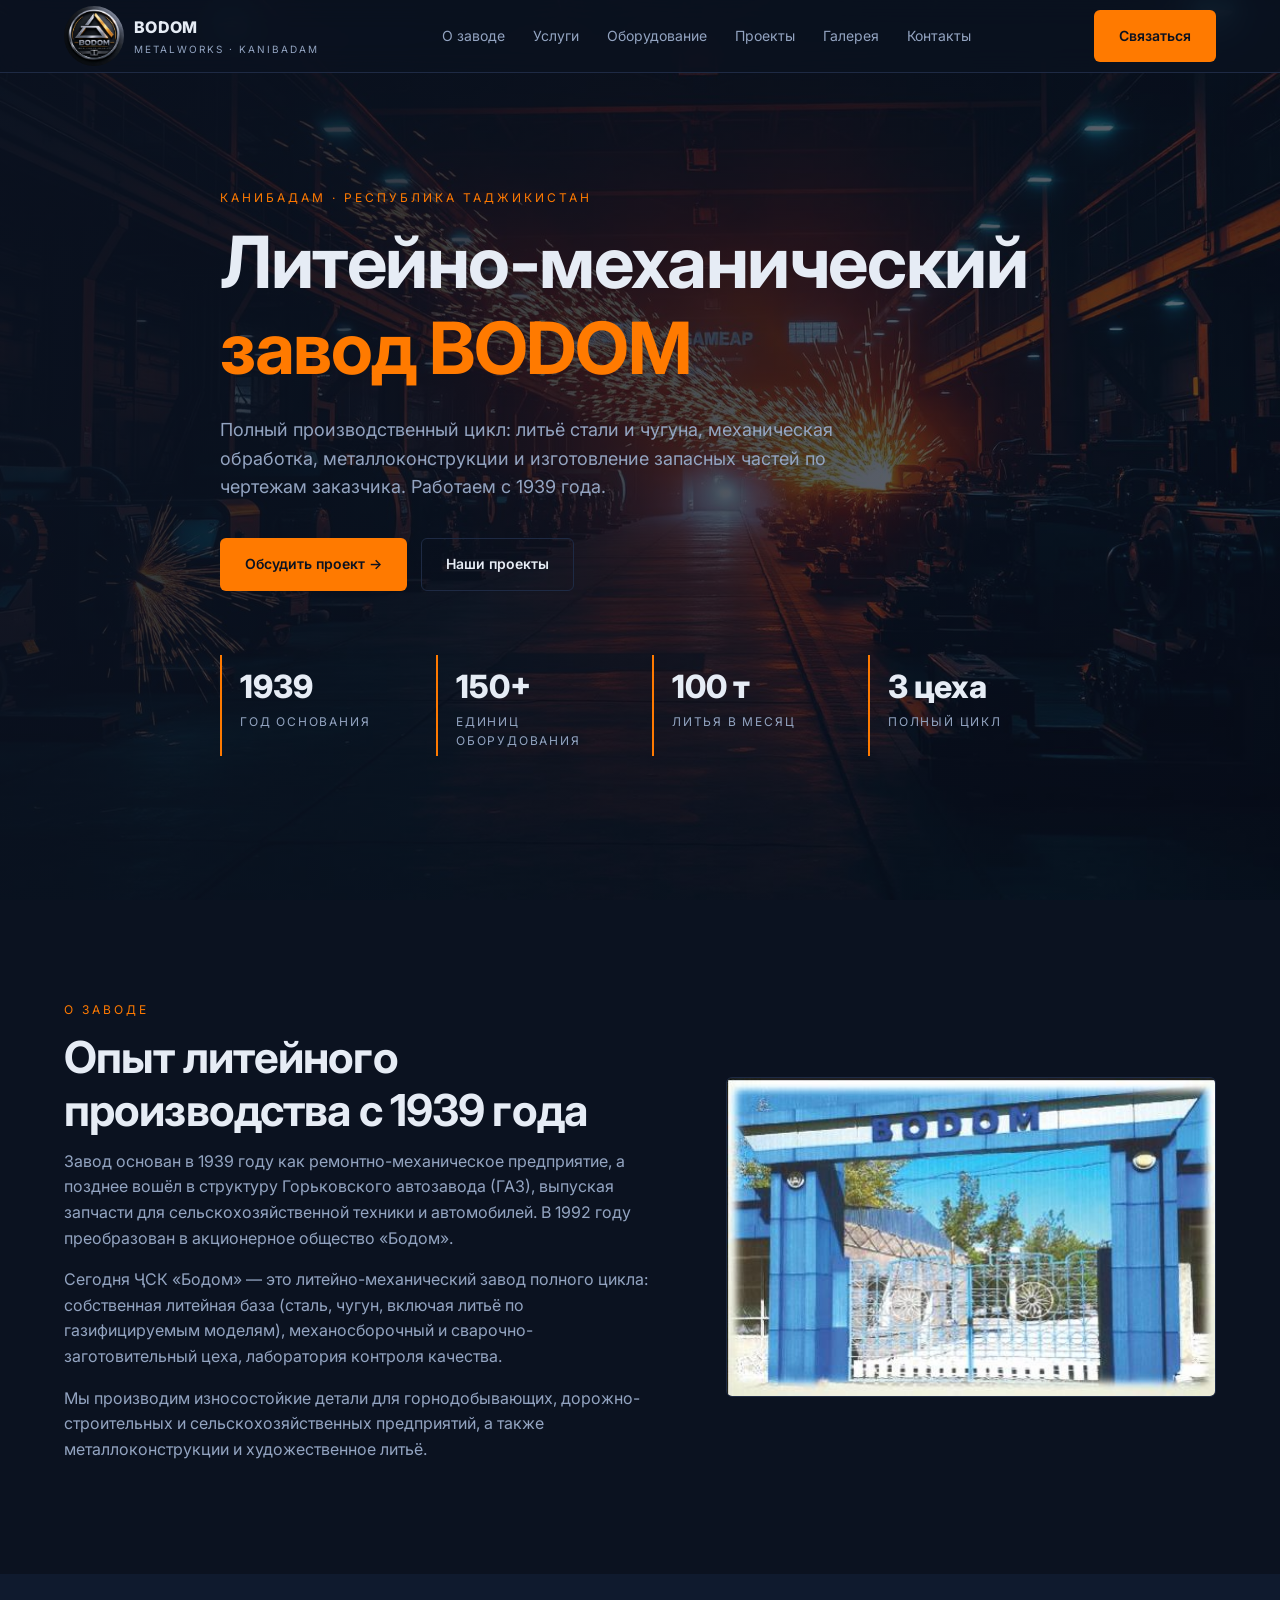
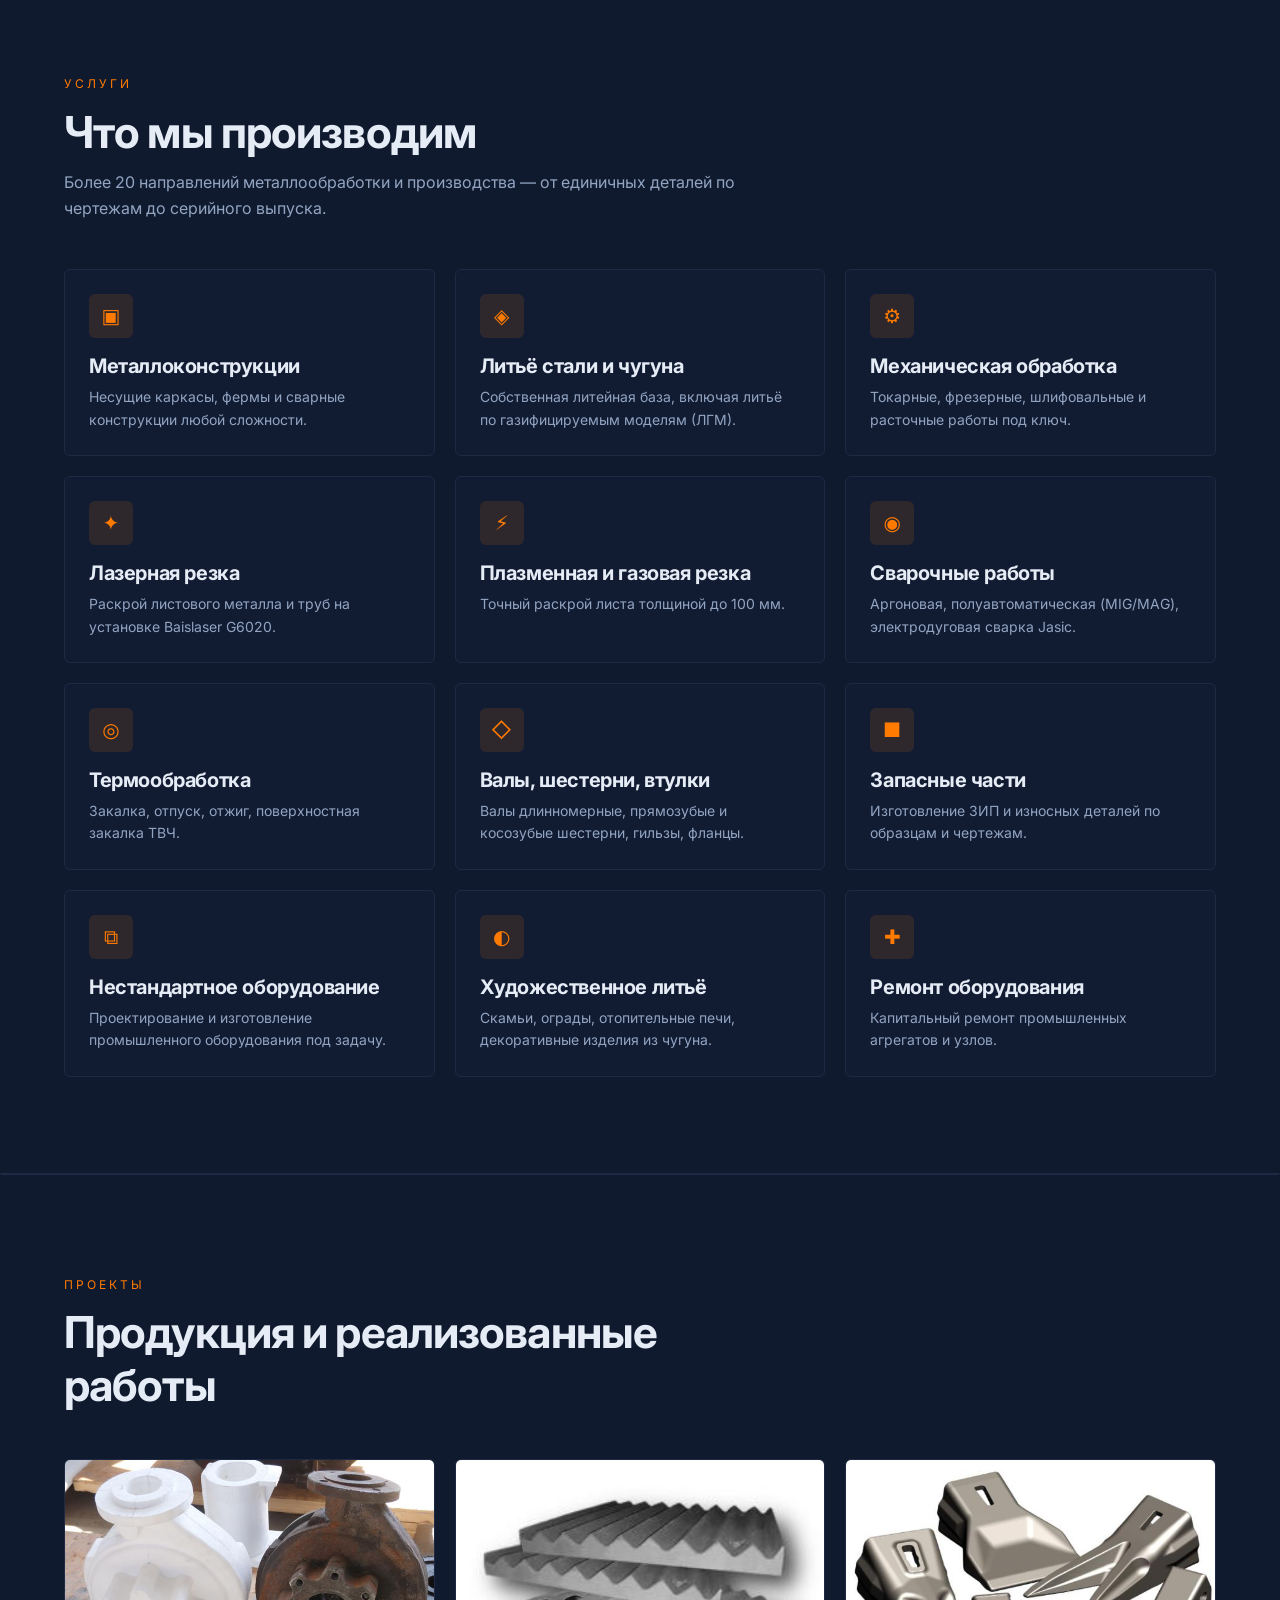
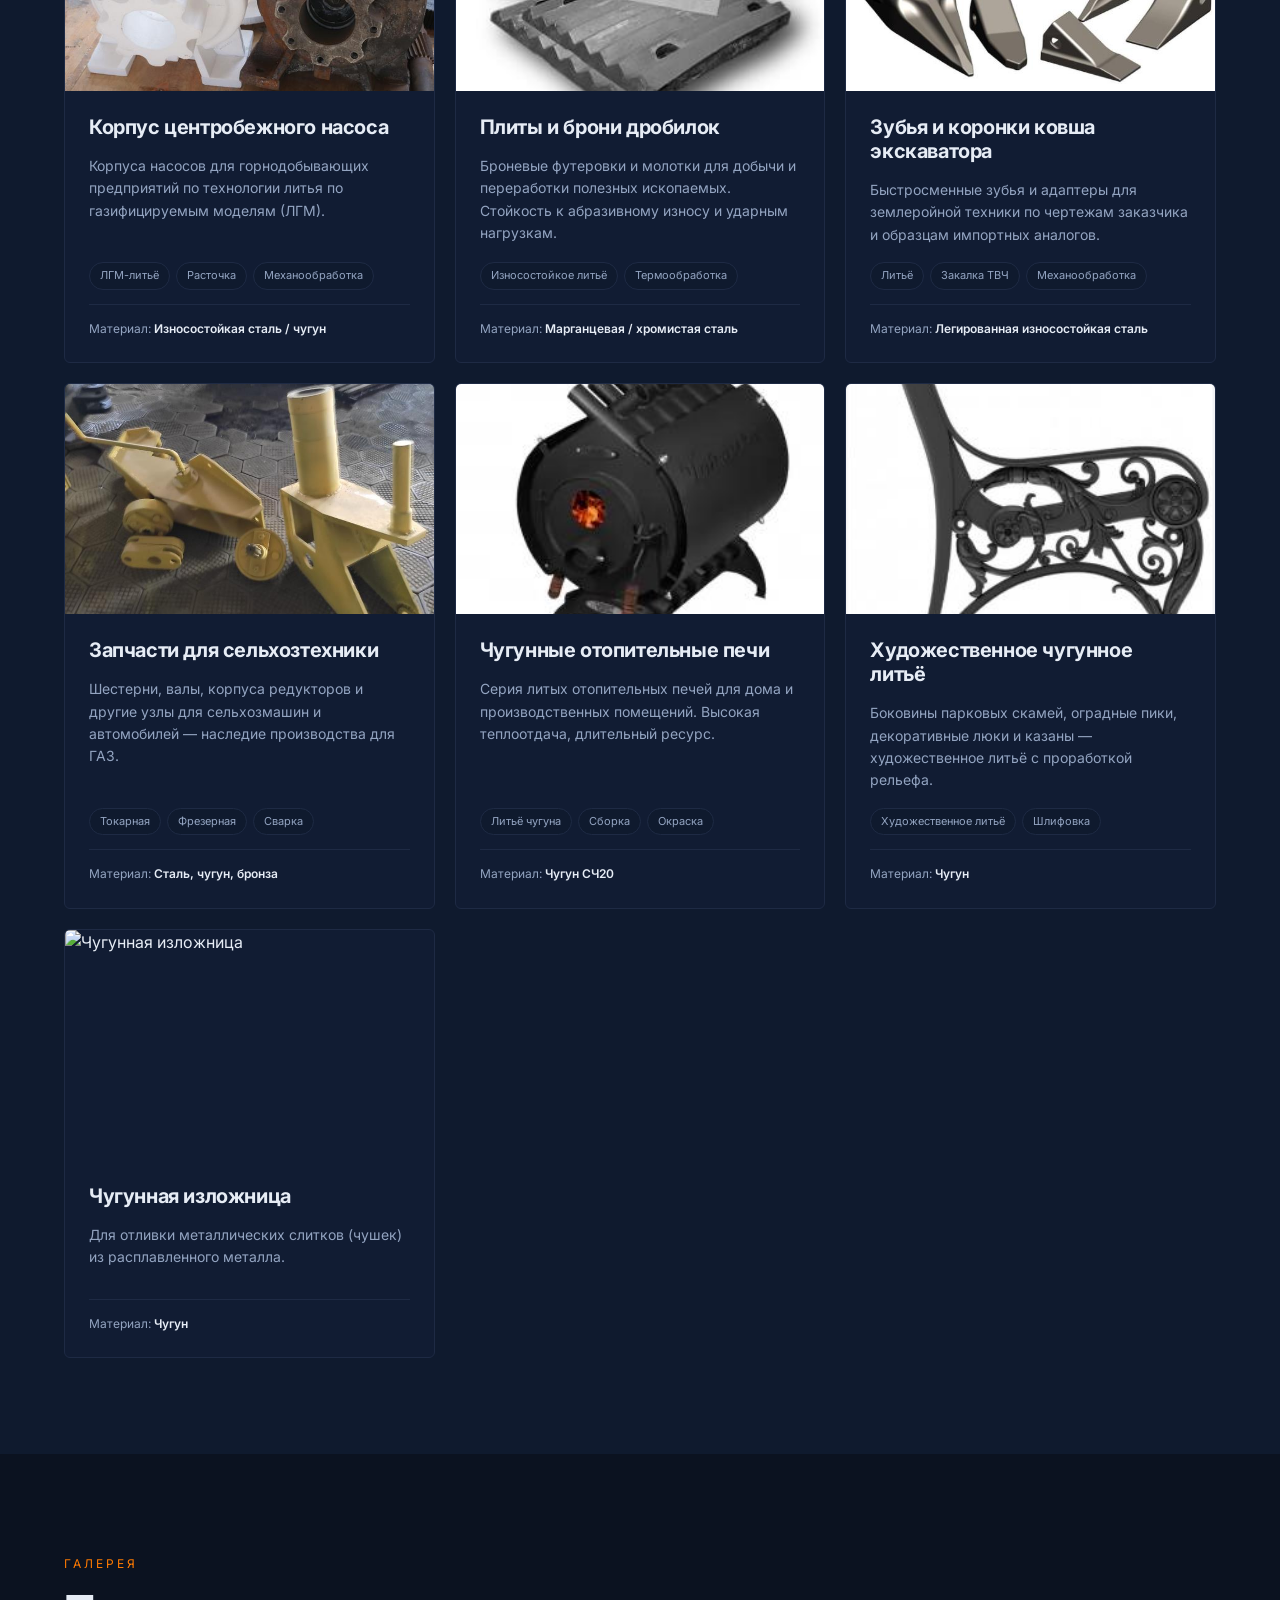
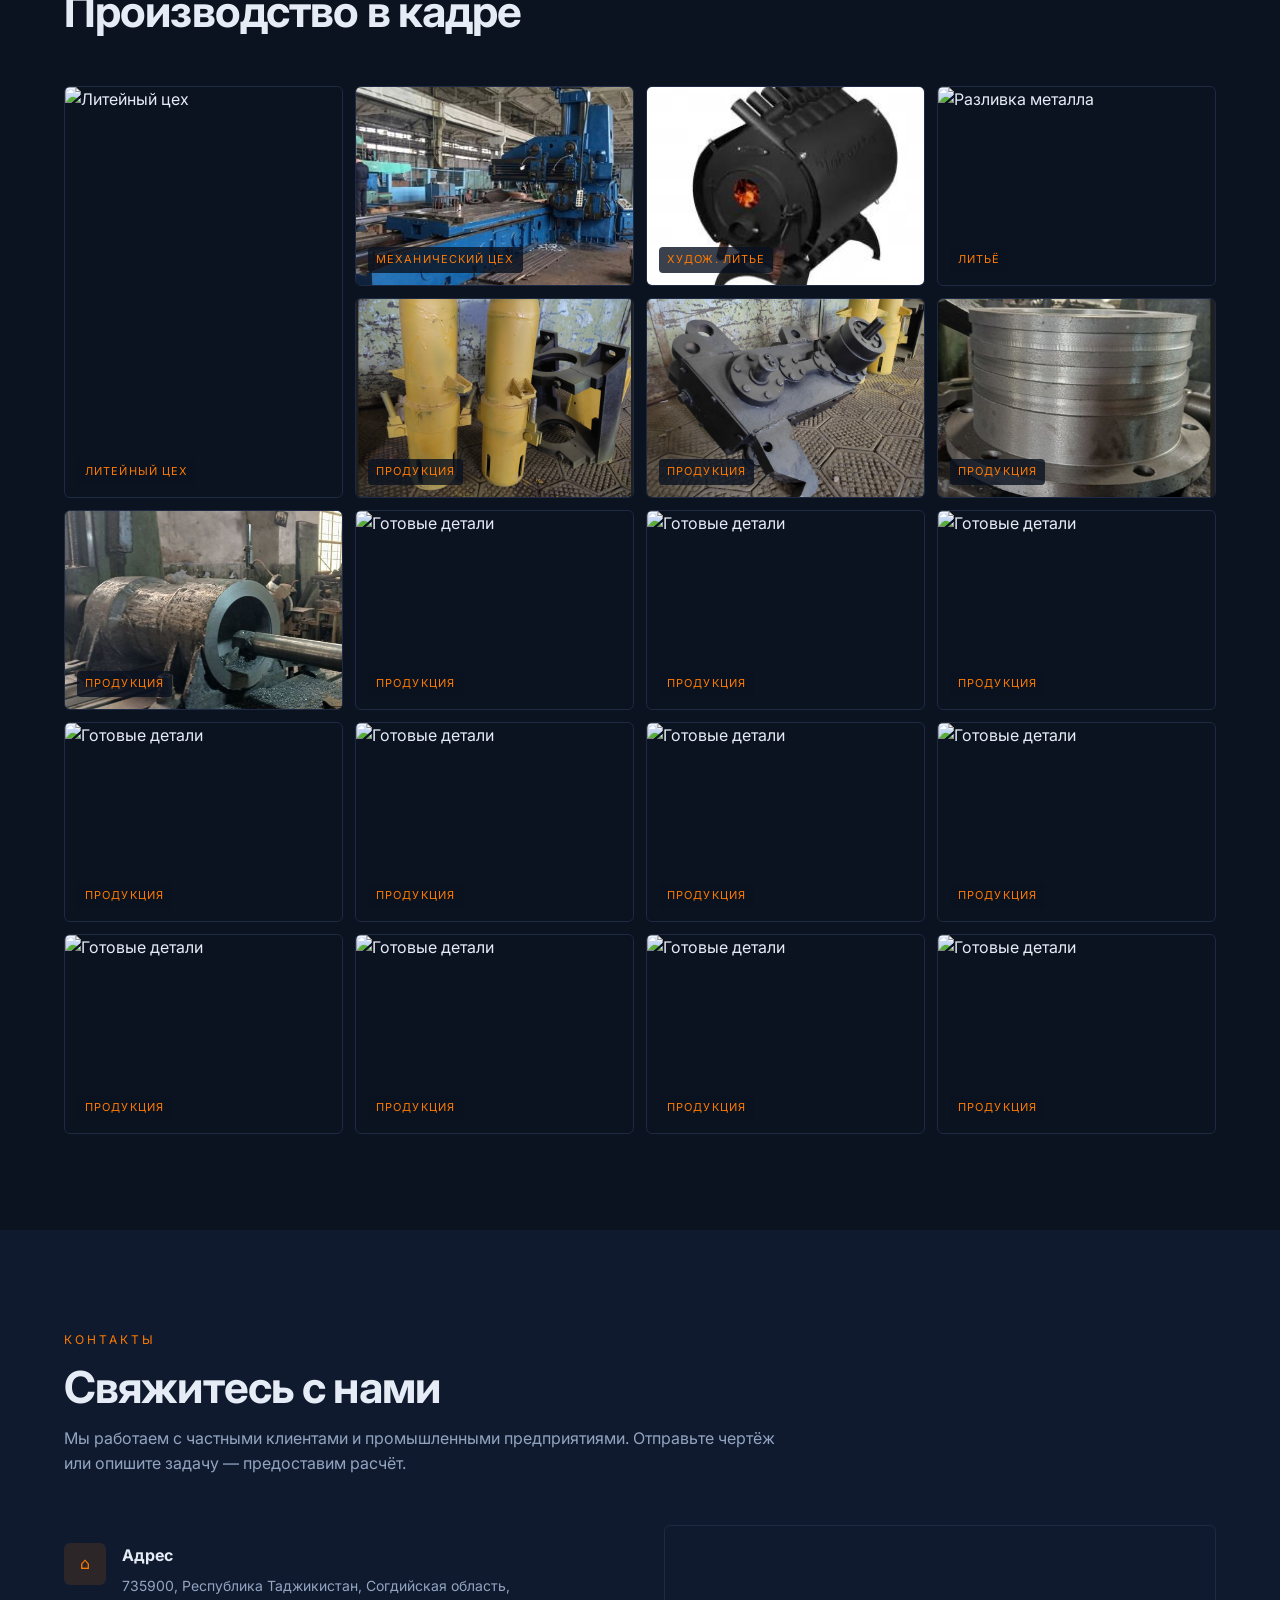
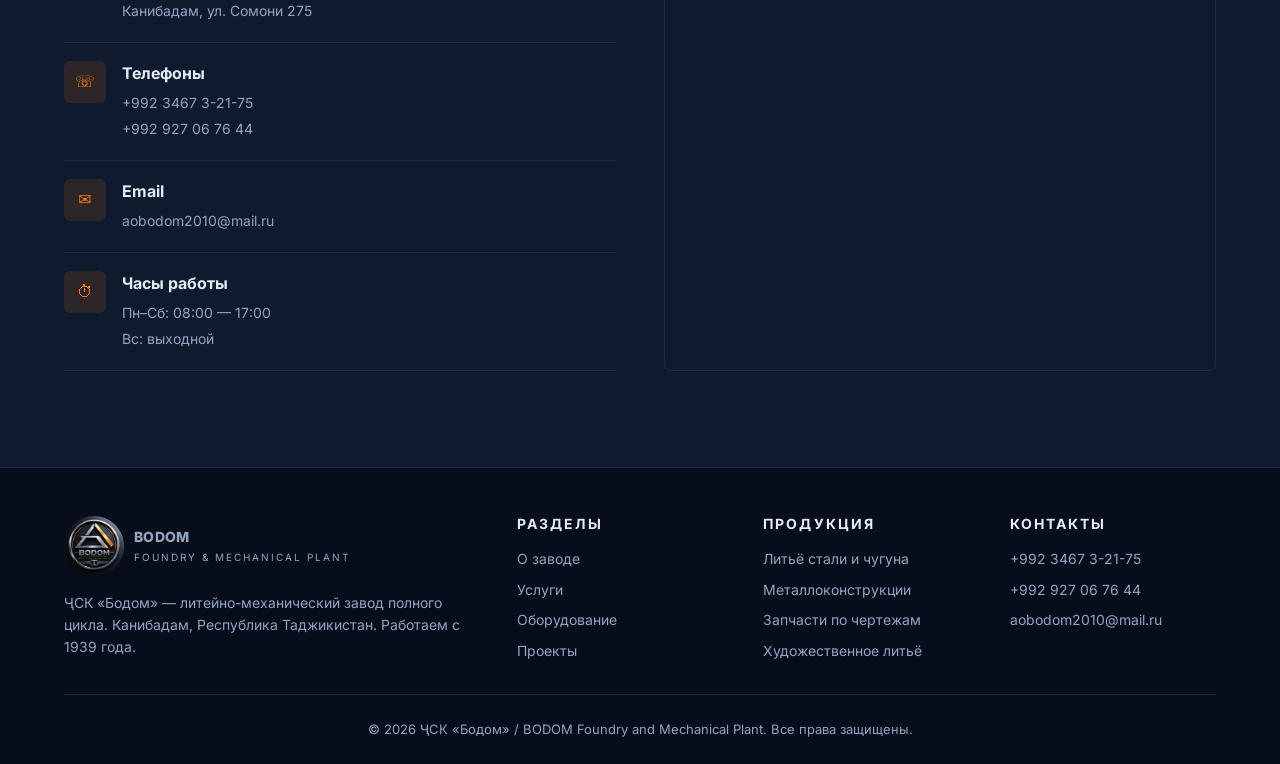
==== index.html @ f1ba2550 "Первый коммит" ====
<!doctype html>
<html lang="ru">
<head>
  <meta charset="utf-8" />
  <meta name="viewport" content="width=device-width,initial-scale=1" />
  <title>BODOM — Литейно-механический завод в Канибадаме, Таджикистан</title>
  <meta name="description" content="ҶСК «Бодом» — производство металлоконструкций, литьё стали и чугуна, механообработка, изготовление запчастей по чертежам заказчика. Канибадам, Таджикистан." />
  <meta property="og:title" content="BODOM — Литейно-механический завод" />
  <meta property="og:description" content="Полный цикл: литьё, механообработка, металлоконструкции. Более 150 единиц оборудования, работаем с 1939 года." />
  <meta property="og:type" content="website" />
  <meta property="og:image" content="images/hero-factory.jpg" />
  <meta name="twitter:card" content="summary_large_image" />
  <link rel="preconnect" href="https://fonts.googleapis.com" />
  <link rel="preconnect" href="https://fonts.gstatic.com" crossorigin />
  <link href="https://fonts.googleapis.com/css2?family=Inter:wght@400;500;600;700;800&display=swap" rel="stylesheet" />
  <link rel="stylesheet" href="styles.css" />
</head>
<body>

  <!-- HEADER -->
  <header class="nav">
    <div class="container nav-inner">
      <a href="#" class="brand">
        <span class="brand-mark"><img src="images/logo.jpg" alt="BODOM"></span>
        <span>
          <div class="brand-name">BODOM</div>
          <div class="brand-sub">Metalworks · Kanibadam</div>
        </span>
      </a>
      <nav id="nav-links" class="nav-links"><!-- JS --></nav>
      <div class="nav-cta">
        <a href="#contacts" class="btn btn-primary">Связаться</a>
        <button class="menu-btn" aria-label="Меню">☰</button>
      </div>
    </div>
  </header>

  <!-- HERO -->
  <section class="hero">
    <div class="container">
      <span class="eyebrow">Канибадам · Республика Таджикистан</span>
      <h1>Литейно-механический<br><span class="accent">завод BODOM</span></h1>
      <p class="lead">
        Полный производственный цикл: литьё стали и чугуна, механическая обработка,
        металлоконструкции и изготовление запасных частей по чертежам заказчика.
        Работаем с 1939 года.
      </p>
      <div class="hero-actions">
        <a href="#contacts" class="btn btn-primary">Обсудить проект →</a>
        <a href="#projects" class="btn btn-outline">Наши проекты</a>
      </div>
      <div id="hero-stats" class="hero-stats"><!-- JS --></div>
    </div>
  </section>

  <!-- ABOUT -->
  <section id="about" class="section">
    <div class="container about-grid about">
      <div>
        <span class="eyebrow">О заводе</span>
        <h2>Опыт литейного производства с 1939 года</h2>
        <p>Завод основан в 1939 году как ремонтно-механическое предприятие, а позднее вошёл в структуру Горьковского автозавода (ГАЗ), выпуская запчасти для сельскохозяйственной техники и автомобилей. В 1992 году преобразован в акционерное общество «Бодом».</p>
        <p>Сегодня ҶСК «Бодом» — это литейно-механический завод полного цикла: собственная литейная база (сталь, чугун, включая литьё по газифицируемым моделям), механосборочный и сварочно-заготовительный цеха, лаборатория контроля качества.</p>
        <p>Мы производим износостойкие детали для горнодобывающих, дорожно-строительных и сельскохозяйственных предприятий, а также металлоконструкции и художественное литьё.</p>
      </div>
      <div class="about-img">
        <img src="images/bodom-gate.jpg" alt="Производственный цех BODOM" loading="lazy">
      </div>
    </div>
  </section>

  <!-- SERVICES -->
  <section id="services" class="section alt">
    <div class="container">
      <div class="section-header">
        <span class="eyebrow">Услуги</span>
        <h2>Что мы производим</h2>
        <p class="muted">Более 20 направлений металлообработки и производства — от единичных деталей по чертежам до серийного выпуска.</p>
      </div>
      <div id="services-grid" class="grid grid-3"><!-- JS --></div>
    </div>
  </section>

   <!-- EQUIPMENT -->
  
 
    
  <div id="equipment-list" class="equip-list"></div>
  
  
  

  <!-- PROJECTS -->
  <section id="projects" class="section alt">
    <div class="container">
      <div class="section-header">
        <span class="eyebrow">Проекты</span>
        <h2>Продукция и реализованные работы</h2>
      </div>
      <div id="projects-grid" class="grid grid-3"><!-- JS --></div>
    </div>
  </section>

  <!-- GALLERY -->
  <section id="gallery" class="section">
    <div class="container">
      <div class="section-header">
        <span class="eyebrow">Галерея</span>
        <h2>Производство в кадре</h2>
      </div>
      <div id="gallery-grid" class="gallery"><!-- JS --></div>
    </div>
  </section>

  <!-- CONTACTS -->
  <section id="contacts" class="section alt">
    <div class="container">
      <div class="section-header">
        <span class="eyebrow">Контакты</span>
        <h2>Свяжитесь с нами</h2>
        <p class="muted">Мы работаем с частными клиентами и промышленными предприятиями. Отправьте чертёж или опишите задачу — предоставим расчёт.</p>
      </div>
      <div class="contact-grid">
        <div id="contacts-list"><!-- JS --></div>
        <div class="map">
          <iframe src="https://www.openstreetmap.org/export/embed.html?bbox=70.42%2C40.28%2C70.44%2C40.30&amp;layer=mapnik" loading="lazy"></iframe>
        </div>
      </div>
    </div>
  </section>

  <!-- FOOTER -->
  <footer>
    <div class="container">
      <div class="foot">
        <div>
          <div class="brand">
            <span class="brand-mark"><img src="images/logo.jpg" alt="BODOM"></span>
            <span>
              <div class="brand-name">BODOM</div>
              <div class="brand-sub">Foundry &amp; Mechanical Plant</div>
            </span>
          </div>
          <p style="margin-top:16px">ҶСК «Бодом» — литейно-механический завод полного цикла. Канибадам, Республика Таджикистан. Работаем с 1939 года.</p>
        </div>
        <div id="footer-cols" style="display:contents"><!-- JS --></div>
      </div>
      <div class="copyright">© <span id="year"></span> ҶСК «Бодом» / BODOM Foundry and Mechanical Plant. Все права защищены.</div>
    </div>
  </footer>

  <script src="data.js"></script>
  <script src="main.js"></script>
</body>
</html>
---- styles.css ----
:root {
  --bg: #0b1220;
  --bg-2: #0f1a2e;
  --panel: #111c33;
  --border: #1e2a44;
  --text: #e6ecf5;
  --muted: #93a4c1;
  --primary: #ff7a00;
  --primary-2: #ff9636;
  --radius: 6px;
}
* {
  box-sizing: border-box;
  margin: 0;
  padding: 0;
}
html {
  scroll-behavior: smooth;
}
body {
  font-family: "Inter", "Segoe UI", system-ui, sans-serif;
  background: var(--bg);
  color: var(--text);
  line-height: 1.6;
  -webkit-font-smoothing: antialiased;
}

img {
  max-width: 100%;
  display: block;
}
a {
  color: inherit;
  text-decoration: none;
}
.container {
  max-width: 1200px;
  margin: 0 auto;
  padding: 0 24px;
}
h1,
h2,
h3,
h4 {
  font-weight: 700;
  line-height: 1.2;
  letter-spacing: -0.02em;
}
h2 {
  font-size: clamp(28px, 4vw, 44px);
  margin-bottom: 12px;
}
h3 {
  font-size: 20px;
  margin-bottom: 8px;
}
.muted {
  color: var(--muted);
}
.section {
  padding: 96px 0;
}
.section.alt {
  background: var(--bg-2);
}
.section-header {
  max-width: 720px;
  margin-bottom: 48px;
}
.eyebrow {
  display: inline-block;
  font-size: 12px;
  letter-spacing: 0.25em;
  text-transform: uppercase;
  color: var(--primary);
  margin-bottom: 12px;
}
.btn {
  display: inline-flex;
  align-items: center;
  gap: 8px;
  padding: 14px 24px;
  border-radius: var(--radius);
  font-weight: 600;
  font-size: 14px;
  border: 1px solid transparent;
  cursor: pointer;
  transition: 0.2s;
}
.btn-primary {
  background: var(--primary);
  color: #0b1220;
}
.btn-primary:hover {
  background: var(--primary-2);
}
.btn-outline {
  border-color: var(--border);
  color: var(--text);
}
.btn-outline:hover {
  border-color: var(--primary);
  color: var(--primary);
}

/* Header */
header.nav {
  position: fixed;
  inset: 0 0 auto 0;
  z-index: 50;
  background: rgba(11, 18, 32, 0.8);
  backdrop-filter: blur(14px);
  border-bottom: 1px solid var(--border);
}
.nav-inner {
  display: flex;
  align-items: center;
  justify-content: space-between;
  height: 72px;
}
.brand {
  display: flex;
  align-items: center;
  gap: 10px;
}
.brand-mark img {
  width: 60px;
  height: 60px;
  background: var(--primary);
  color: #0b1220;
  font-weight: 800;
  display: grid;
  place-items: center;
  border-radius: 40px;
}
.brand-name {
  font-weight: 800;
  letter-spacing: 0.02em;
}
.brand-sub {
  font-size: 10px;
  letter-spacing: 0.2em;
  text-transform: uppercase;
  color: var(--muted);
}
.nav-links {
  display: flex;
  gap: 28px;
  font-size: 14px;
  color: var(--muted);
}
.nav-links a:hover {
  color: var(--text);
}
.nav-cta {
  display: flex;
  gap: 10px;
  align-items: center;
}
.menu-btn {
  display: none;
  background: none;
  border: 1px solid var(--border);
  color: var(--text);
  padding: 8px 12px;
  border-radius: 6px;
  cursor: pointer;
}

/* Hero */
.hero {
  position: relative;
  min-height: 100vh;
  display: flex;
  align-items: center;
  padding-top: 120px;
  padding-bottom: 80px;
  overflow: hidden;
}
.hero::before {
  content: "";
  position: absolute;
  inset: 0;
  background:
    linear-gradient(120deg, rgba(11, 18, 32, 0.92), rgba(11, 18, 32, 0.55)),
    url("images/hero-factory.jpg") center/cover;
  z-index: -1;
}
.hero h1 {
  font-size: clamp(36px, 6vw, 72px);
  margin-bottom: 24px;
}
.hero .accent {
  color: var(--primary);
}
.hero p.lead {
  font-size: 18px;
  color: var(--muted);
  max-width: 640px;
  margin-bottom: 36px;
}
.hero-actions {
  display: flex;
  gap: 14px;
  flex-wrap: wrap;
  margin-bottom: 64px;
}
.hero-stats {
  display: grid;
  grid-template-columns: repeat(4, 1fr);
  gap: 24px;
  max-width: 840px;
}
.stat {
  border-left: 2px solid var(--primary);
  padding: 6px 0 6px 18px;
}
.stat-num {
  font-size: 32px;
  font-weight: 800;
}
.stat-lbl {
  font-size: 12px;
  color: var(--muted);
  text-transform: uppercase;
  letter-spacing: 0.15em;
}

/* About */
.about-grid {
  display: grid;
  grid-template-columns: 1.1fr 0.9fr;
  gap: 64px;
  align-items: center;
}
.about-img {
  border-radius: var(--radius);
  overflow: hidden;
  border: 1px solid var(--border);
}
.about-img img {
  width: 100%;
  height: 100%;
  object-fit: cover;
}
.about p {
  color: var(--muted);
  margin-bottom: 16px;
}

/* Grids */
.grid {
  display: grid;
  gap: 20px;
}
.grid-3 {
  grid-template-columns: repeat(3, 1fr);
}
.grid-4 {
  grid-template-columns: repeat(4, 1fr);
}
.grid-2 {
  grid-template-columns: repeat(2, 1fr);
}
.card {
  background: var(--panel);
  border: 1px solid var(--border);
  border-radius: var(--radius);
  padding: 24px;
  transition: 0.2s;
}
.card:hover {
  border-color: var(--primary);
  transform: translateY(-2px);
}
.card .icon {
  width: 44px;
  height: 44px;
  background: rgba(255, 122, 0, 0.12);
  color: var(--primary);
  display: grid;
  place-items: center;
  border-radius: 6px;
  margin-bottom: 16px;
  font-size: 20px;
}
.card p {
  color: var(--muted);
  font-size: 14px;
}

/* Equipment table */
.equip-list {
  background: var(--panel);
  border: 1px solid var(--border);
  border-radius: var(--radius);
  overflow: hidden;
}
.equip-row {
  display: grid;
  grid-template-columns: 1.5fr 1fr 2fr;
  gap: 16px;
  padding: 18px 24px;
  border-bottom: 1px solid var(--border);
  align-items: center;
}
.equip-row:last-child {
  border-bottom: none;
}
.equip-row:hover {
  background: rgba(255, 122, 0, 0.04);
}
.equip-count {
  font-family: monospace;
  color: var(--primary);
  font-size: 13px;
}
.equip-spec {
  color: var(--muted);
  font-size: 14px;
}

/* Gallery */
.gallery {
  display: grid;
  grid-template-columns: repeat(4, 1fr);
  gap: 12px;
  grid-auto-rows: 200px;
}
.gallery a {
  position: relative;
  overflow: hidden;
  border-radius: var(--radius);
  border: 1px solid var(--border);
  display: block;
}
.gallery a img {
  width: 100%;
  height: 100%;
  object-fit: cover;
  transition: 0.4s;
}
.gallery a:hover img {
  transform: scale(1.05);
}
.gallery a::after {
  content: attr(data-cat);
  position: absolute;
  left: 12px;
  bottom: 12px;
  background: rgba(11, 18, 32, 0.8);
  color: var(--primary);
  font-size: 11px;
  padding: 4px 8px;
  border-radius: 4px;
  text-transform: uppercase;
  letter-spacing: 0.1em;
}
.gallery .tall {
  grid-row: span 2;
}

/* Projects */
.project {
  background: var(--panel);
  border: 1px solid var(--border);
  border-radius: var(--radius);
  overflow: hidden;
  display: flex;
  flex-direction: column;
}
.project img {
  aspect-ratio: 16/10;
  object-fit: cover;
  width: 100%;
}
.project-body {
  padding: 24px;
  flex: 1;
  display: flex;
  flex-direction: column;
}
.project-body p {
  color: var(--muted);
  font-size: 14px;
  margin: 8px 0 16px;
}
.tags {
  display: flex;
  flex-wrap: wrap;
  gap: 6px;
  margin-top: auto;
}
.tag {
  font-size: 11px;
  background: var(--bg-2);
  color: var(--muted);
  border: 1px solid var(--border);
  padding: 4px 10px;
  border-radius: 100px;
}
.meta {
  display: flex;
  gap: 16px;
  font-size: 12px;
  color: var(--muted);
  margin-top: 14px;
  padding-top: 14px;
  border-top: 1px solid var(--border);
}
.meta b {
  color: var(--text);
  font-weight: 600;
}

/* Contacts */
.contact-grid {
  display: grid;
  grid-template-columns: 1fr 1fr;
  gap: 48px;
}
.contact-item {
  display: flex;
  gap: 16px;
  padding: 18px 0;
  border-bottom: 1px solid var(--border);
}
.contact-item .icon {
  width: 42px;
  height: 42px;
  background: rgba(255, 122, 0, 0.12);
  color: var(--primary);
  display: grid;
  place-items: center;
  border-radius: 6px;
  flex-shrink: 0;
}
.contact-item strong {
  display: block;
  margin-bottom: 4px;
}
.contact-item span {
  color: var(--muted);
  font-size: 14px;
}
.map {
  border-radius: var(--radius);
  overflow: hidden;
  border: 1px solid var(--border);
  height: 100%;
  min-height: 420px;
}
.map iframe {
  width: 100%;
  height: 100%;
  border: none;
  filter: invert(0.9) hue-rotate(180deg);
}

/* Footer */
footer {
  background: #070d1a;
  border-top: 1px solid var(--border);
  padding: 48px 0 24px;
  color: var(--muted);
  font-size: 14px;
}
.foot {
  display: grid;
  grid-template-columns: 2fr 1fr 1fr 1fr;
  gap: 40px;
  margin-bottom: 32px;
}
.foot h4 {
  color: var(--text);
  font-size: 14px;
  text-transform: uppercase;
  letter-spacing: 0.15em;
  margin-bottom: 16px;
}
.foot ul {
  list-style: none;
  display: flex;
  flex-direction: column;
  gap: 8px;
}
.foot a:hover {
  color: var(--primary);
}
.copyright {
  text-align: center;
  padding-top: 24px;
  border-top: 1px solid var(--border);
  font-size: 13px;
}

/* Responsive */
@media (max-width: 960px) {
  .nav-links {
    display: none;
  }
  .menu-btn {
    display: block;
  }
  .nav-links.open {
    display: flex;
    position: absolute;
    top: 72px;
    right: 0;
    left: 0;
    flex-direction: column;
    background: var(--bg-2);
    padding: 20px 24px;
    border-bottom: 1px solid var(--border);
  }
  .hero-stats {
    grid-template-columns: repeat(2, 1fr);
  }
  .grid-3,
  .grid-4 {
    grid-template-columns: repeat(2, 1fr);
  }
  .about-grid,
  .contact-grid {
    grid-template-columns: 1fr;
  }
  .gallery {
    grid-template-columns: repeat(2, 1fr);
  }
  .foot {
    grid-template-columns: 1fr 1fr;
    gap: 28px;
  }
  .equip-row {
    grid-template-columns: 1fr;
    gap: 6px;
    padding: 16px 20px;
  }
  .section {
    padding: 64px 0;
  }
}
@media (max-width: 520px) {
  .grid-3,
  .grid-4,
  .grid-2 {
    grid-template-columns: 1fr;
  }
  .gallery {
    grid-template-columns: 1fr;
    grid-auto-rows: 220px;
  }
  .foot {
    grid-template-columns: 1fr;
  }
  .hero-stats {
    grid-template-columns: 1fr 1fr;
  }
}
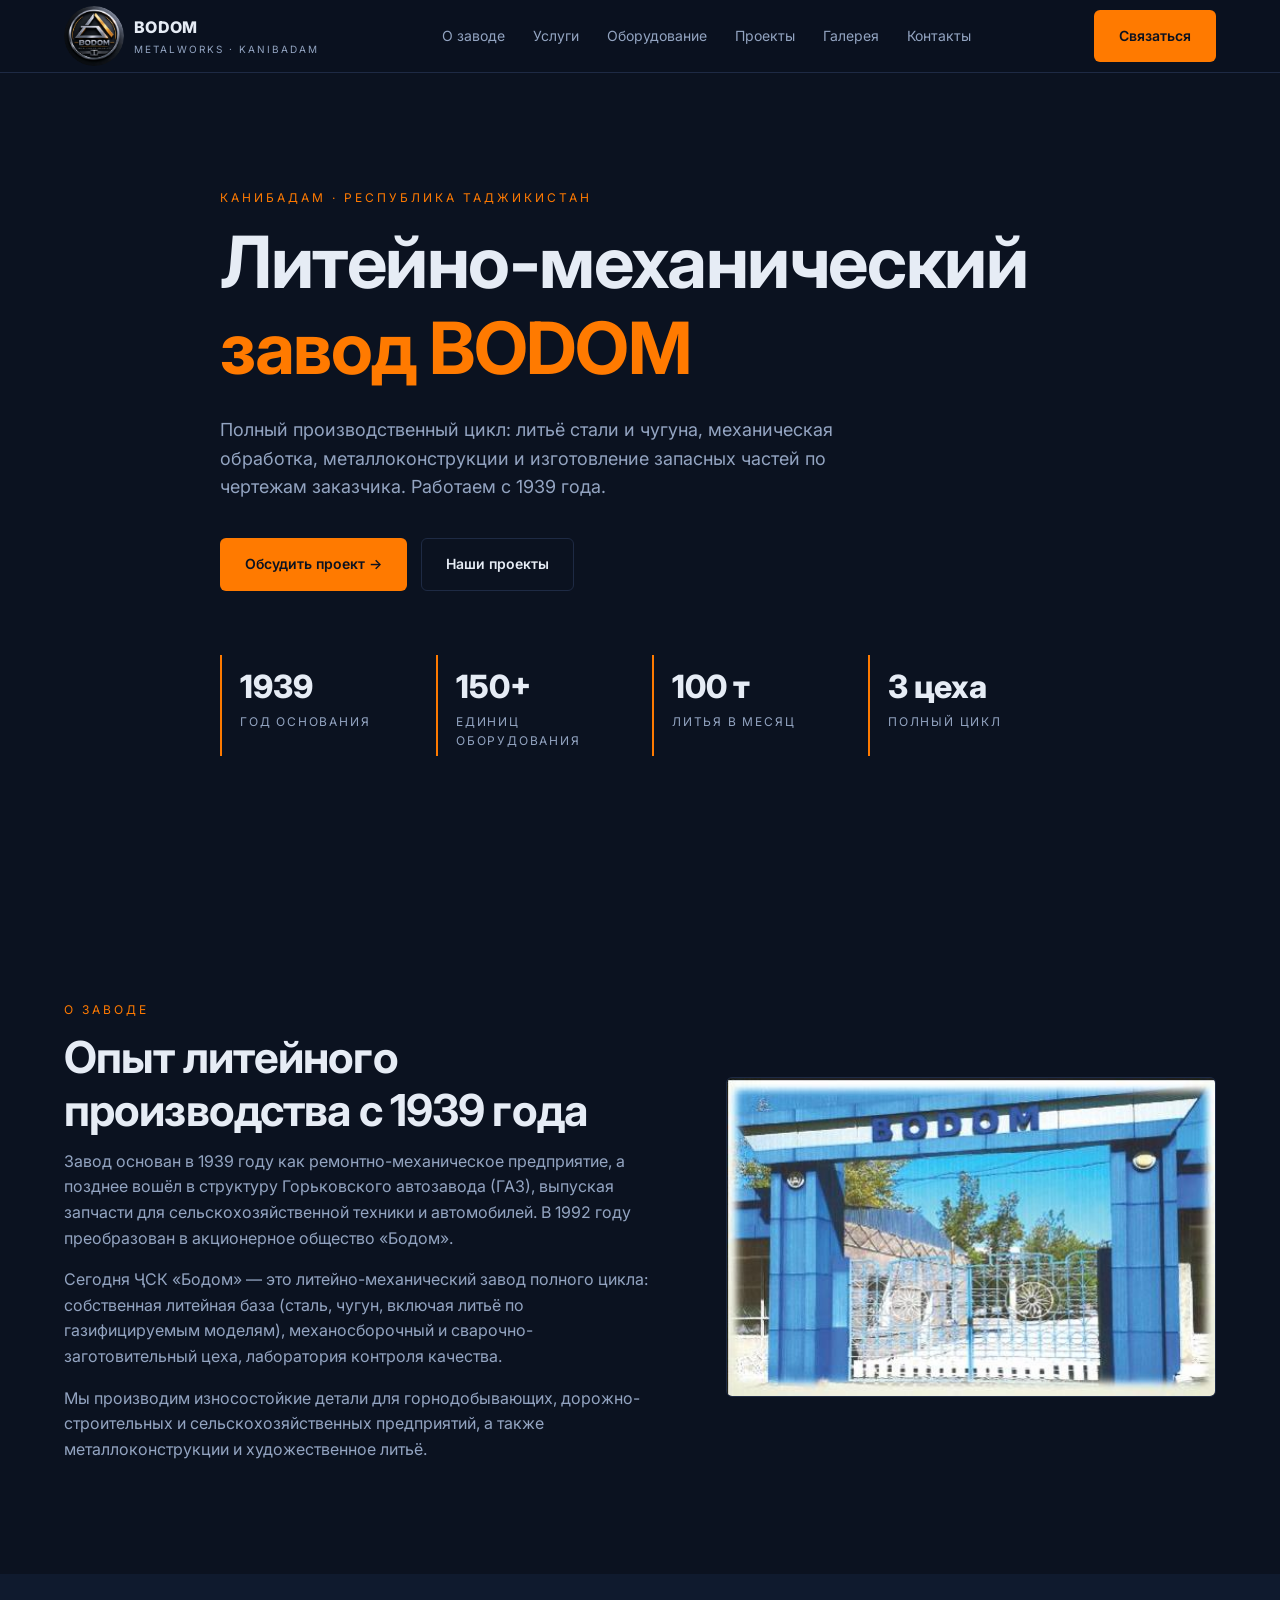
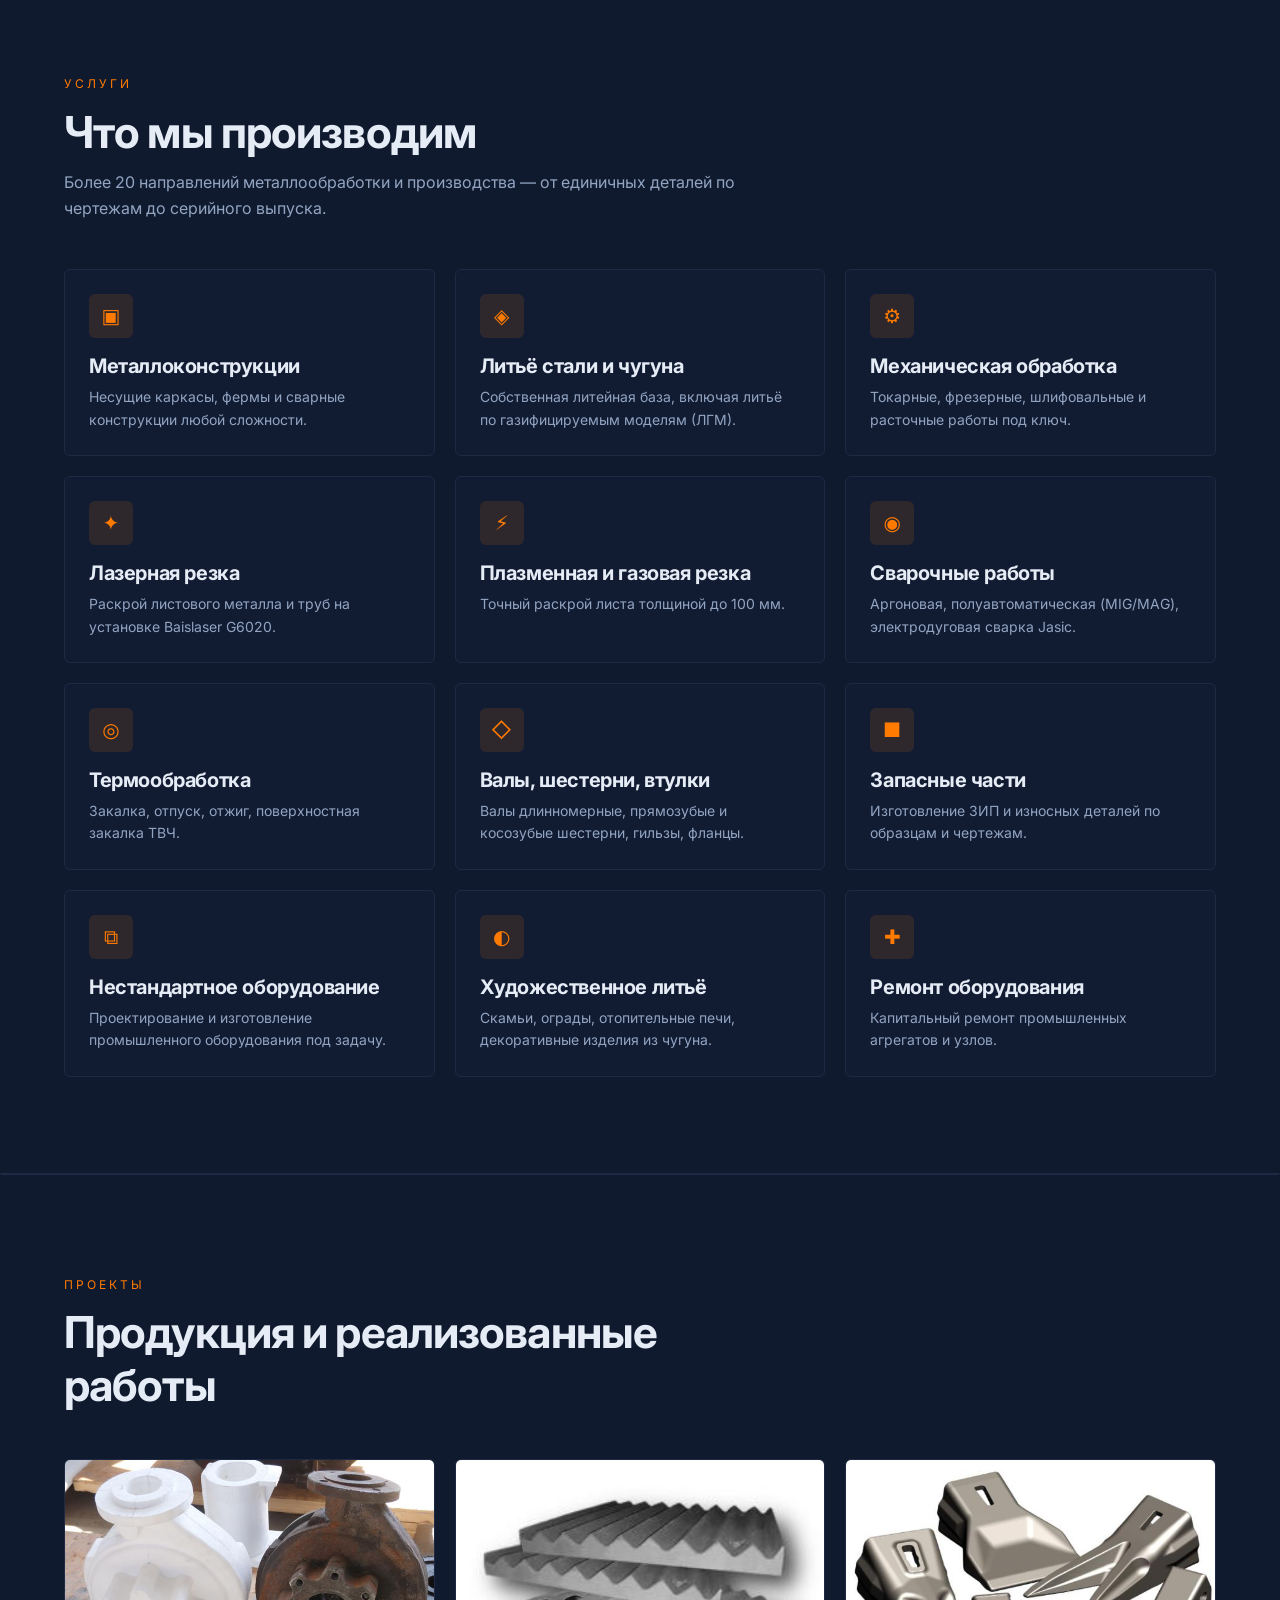
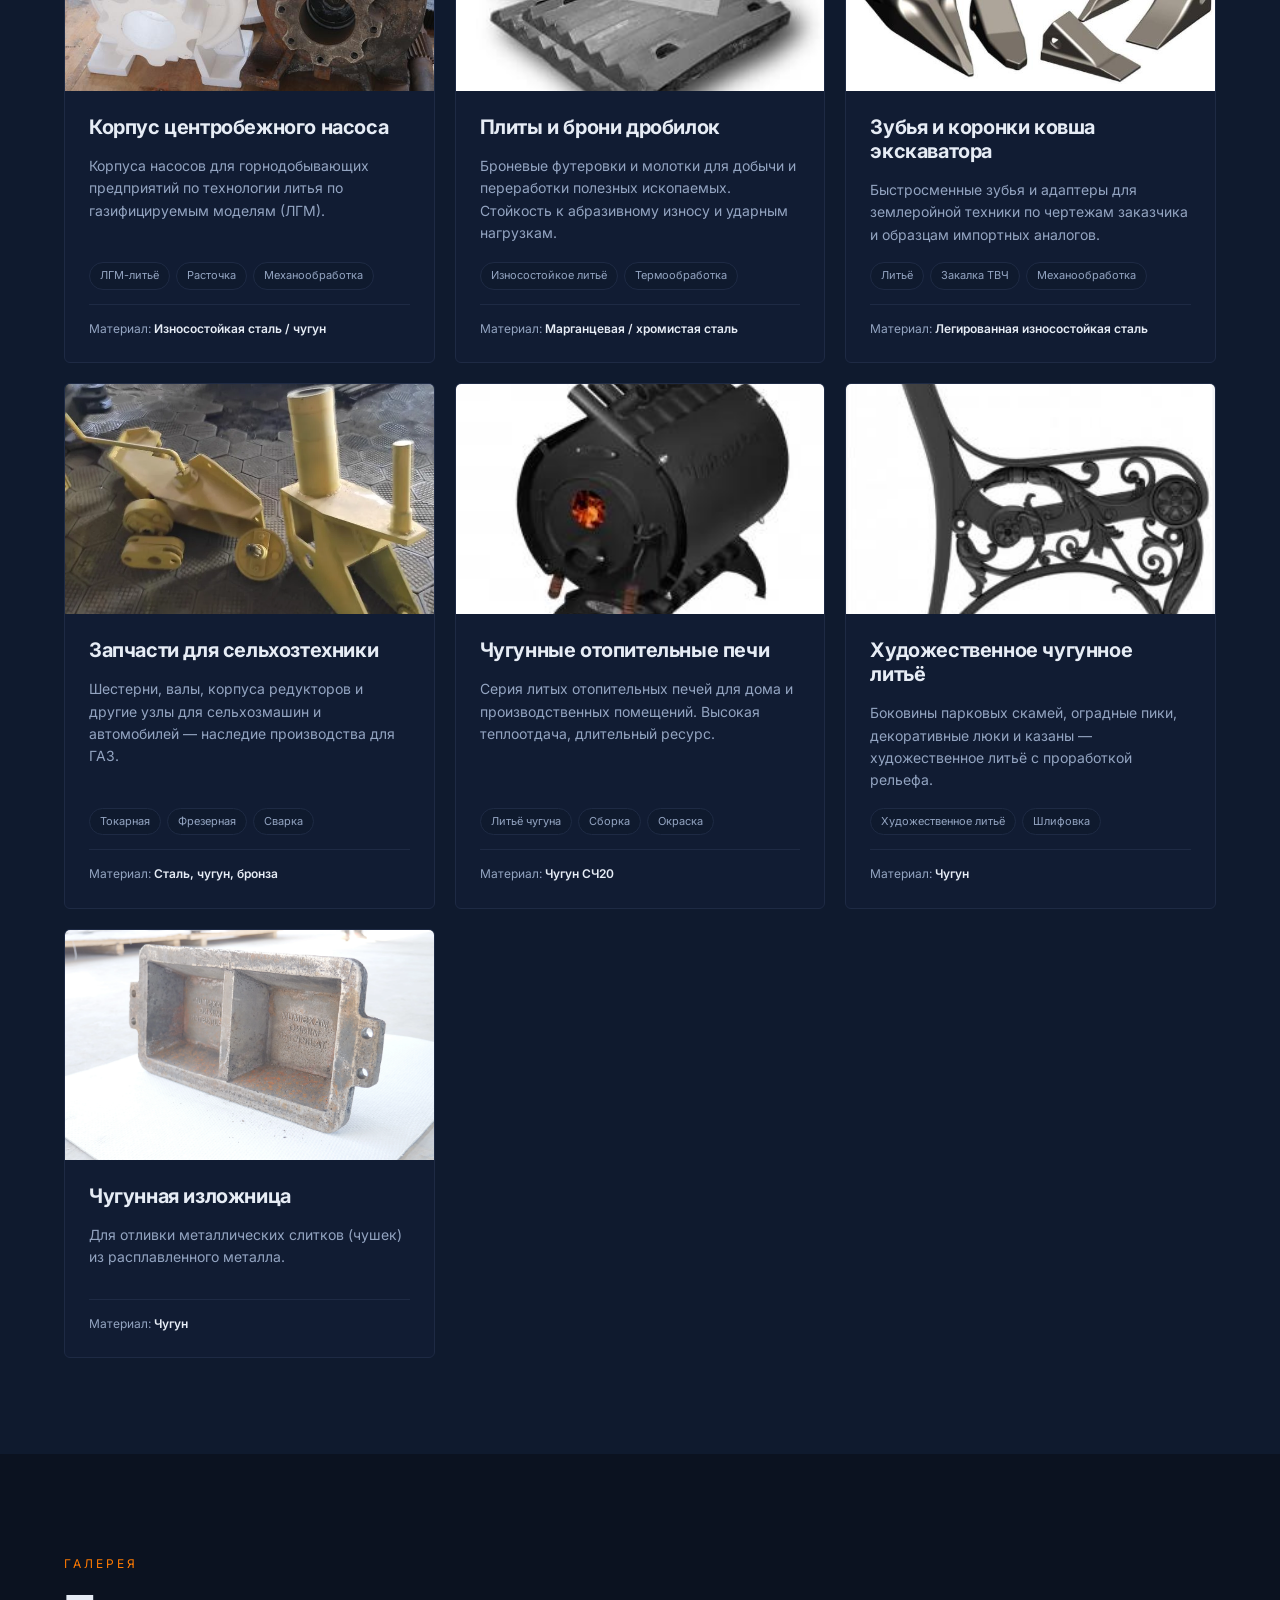
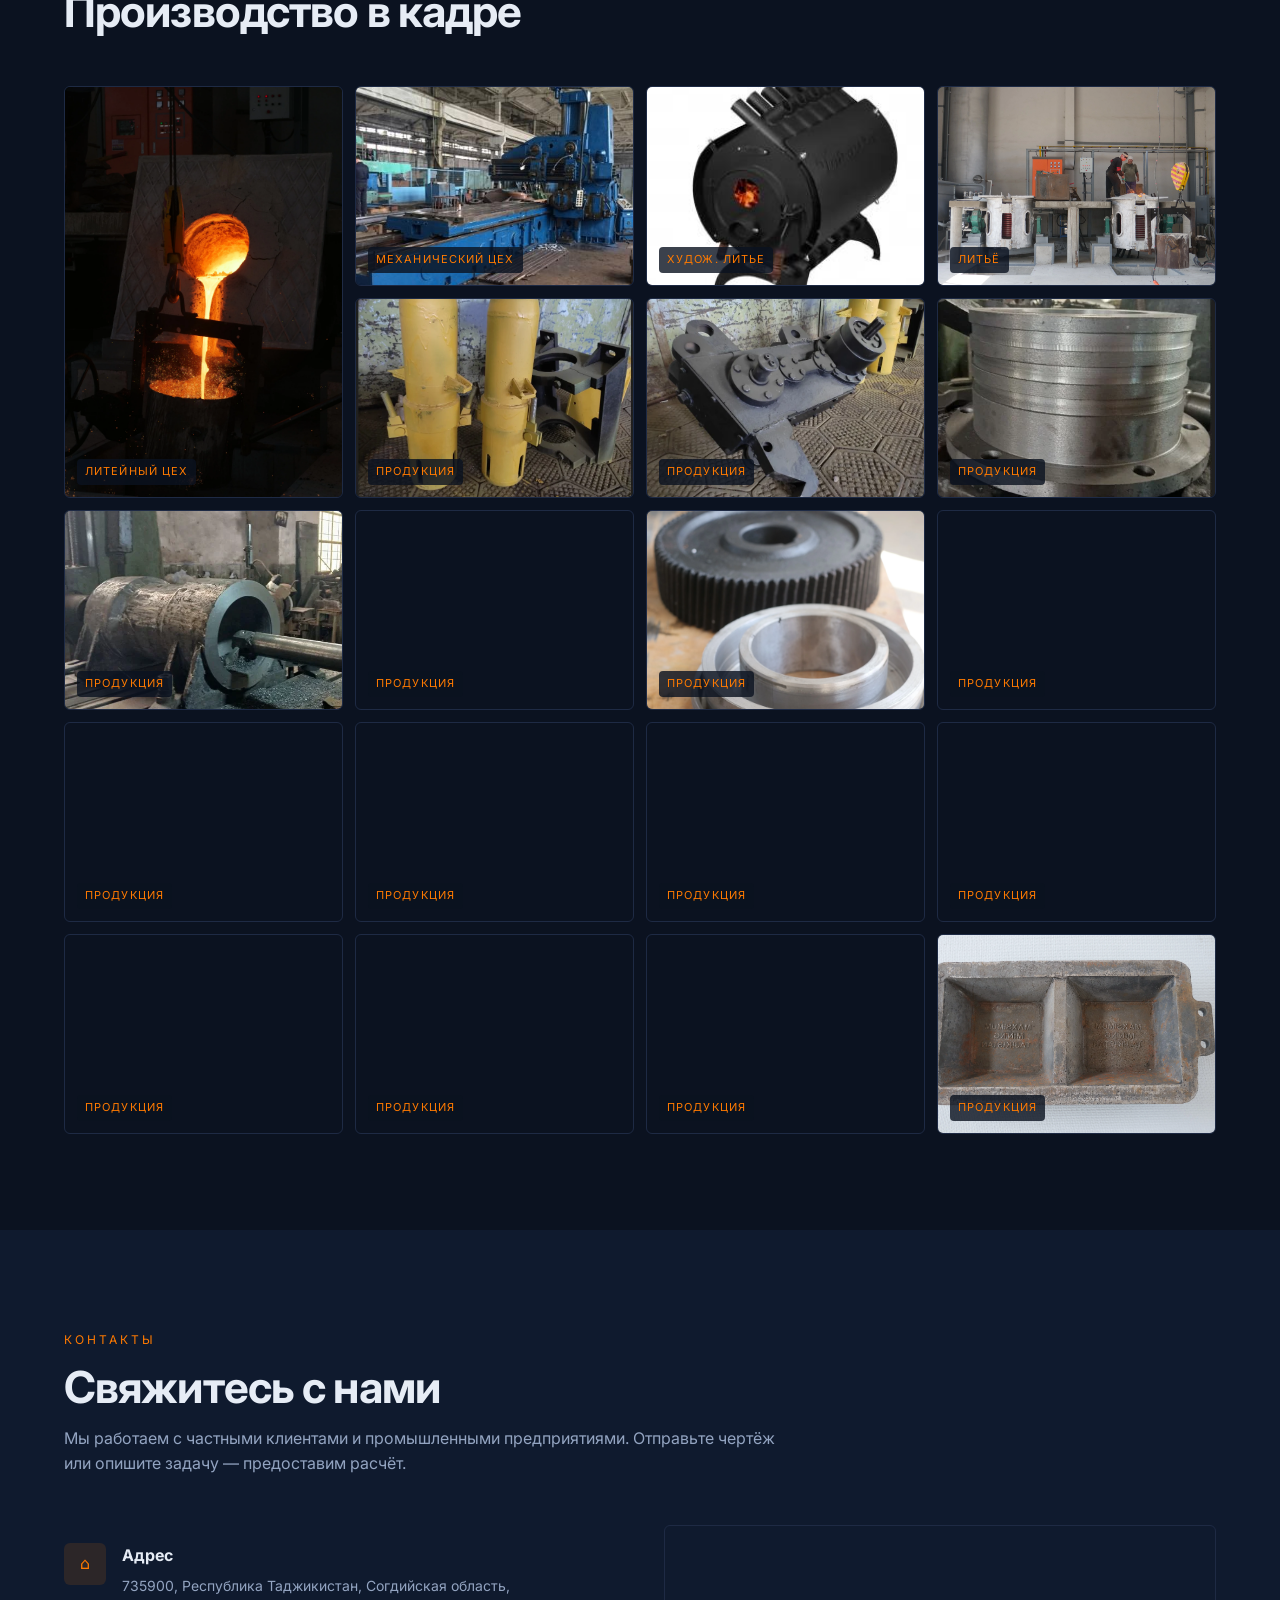
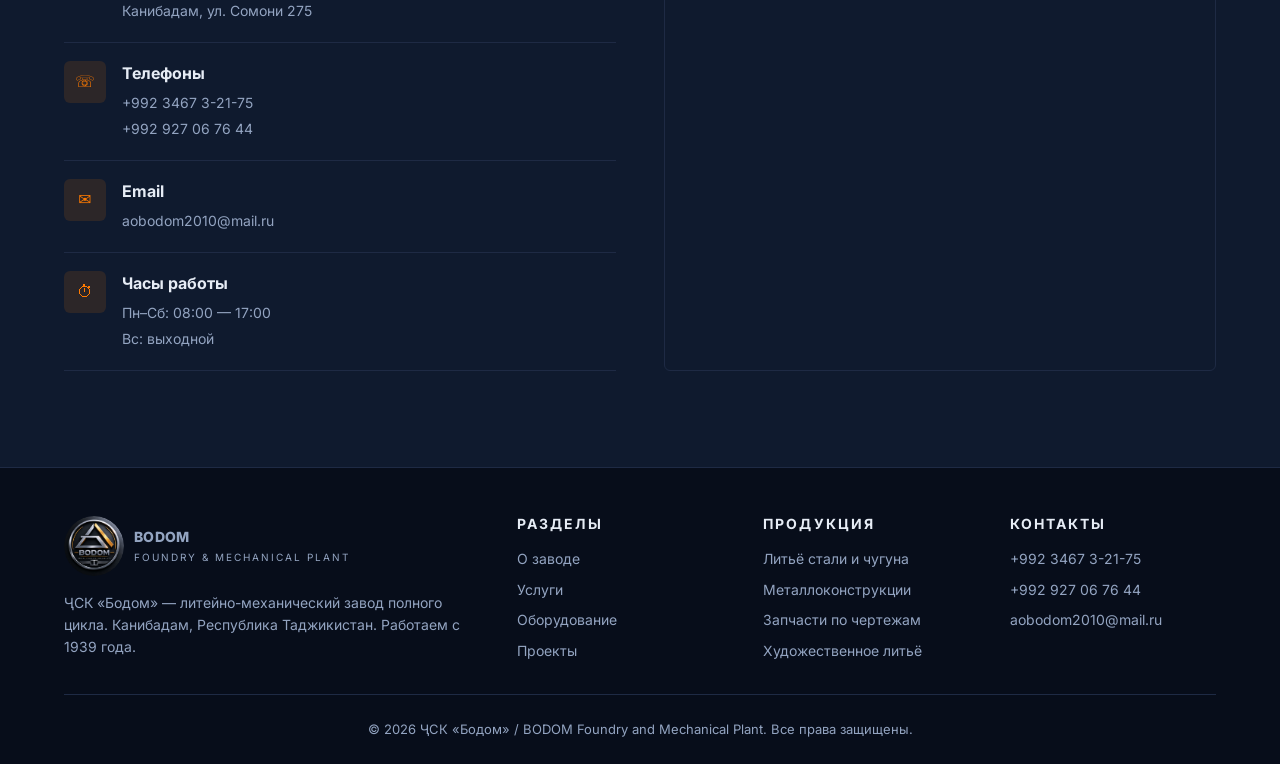
==== commit 8474699d: "Оптимизация изображений WebP" ====
--- a/index.html
+++ b/index.html
@@ -90,6 +90,7 @@
   
   
 
+
   <!-- PROJECTS -->
   <section id="projects" class="section alt">
     <div class="container">
--- a/styles.css
+++ b/styles.css
@@ -123,15 +123,21 @@
   align-items: center;
   gap: 10px;
 }
-.brand-mark img {
+
+.brand-mark {
   width: 60px;
   height: 60px;
-  background: var(--primary);
-  color: #0b1220;
-  font-weight: 800;
-  display: grid;
-  place-items: center;
-  border-radius: 40px;
+  border-radius: 50%;
+  overflow: hidden;
+  flex-shrink: 0;
+}
+
+.brand-mark img {
+  width: 100%;
+  height: 100%;
+  display: block;
+  object-fit: cover;
+  border-radius: 50%;
 }
 .brand-name {
   font-weight: 800;
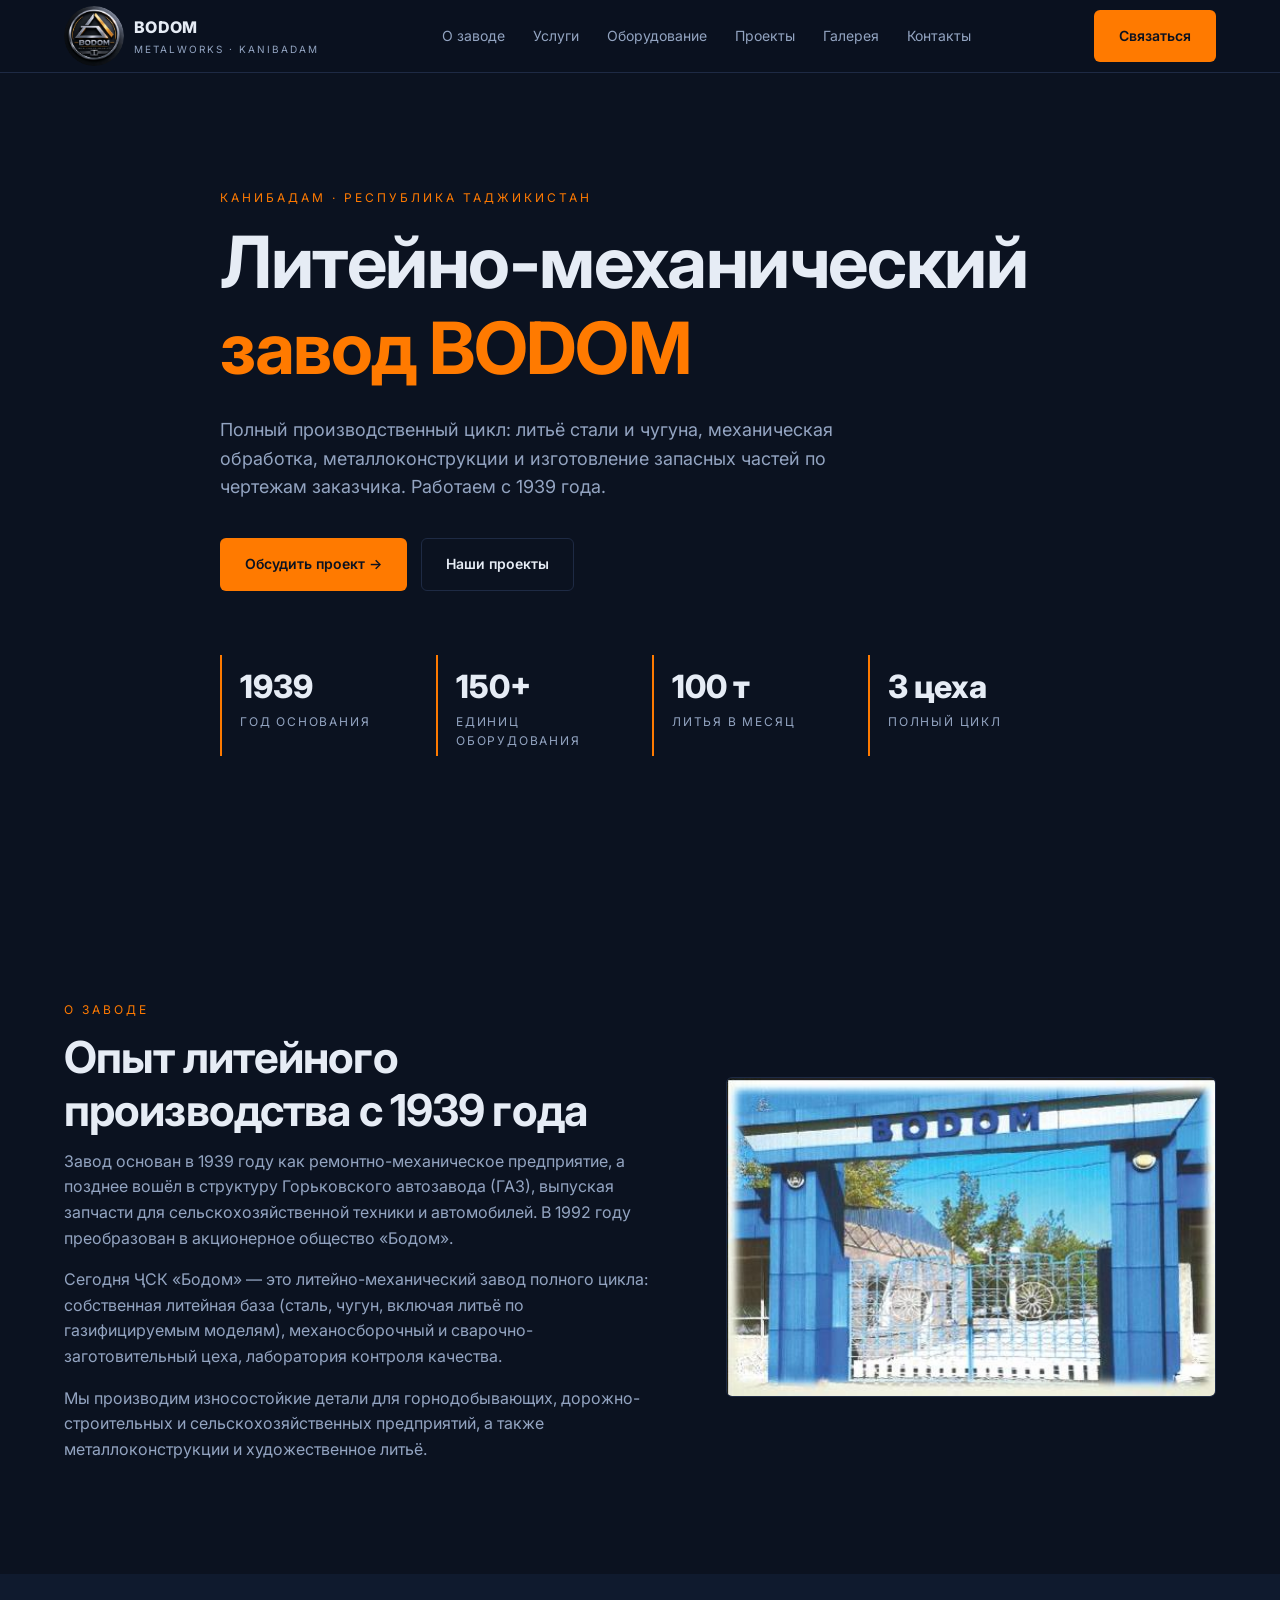
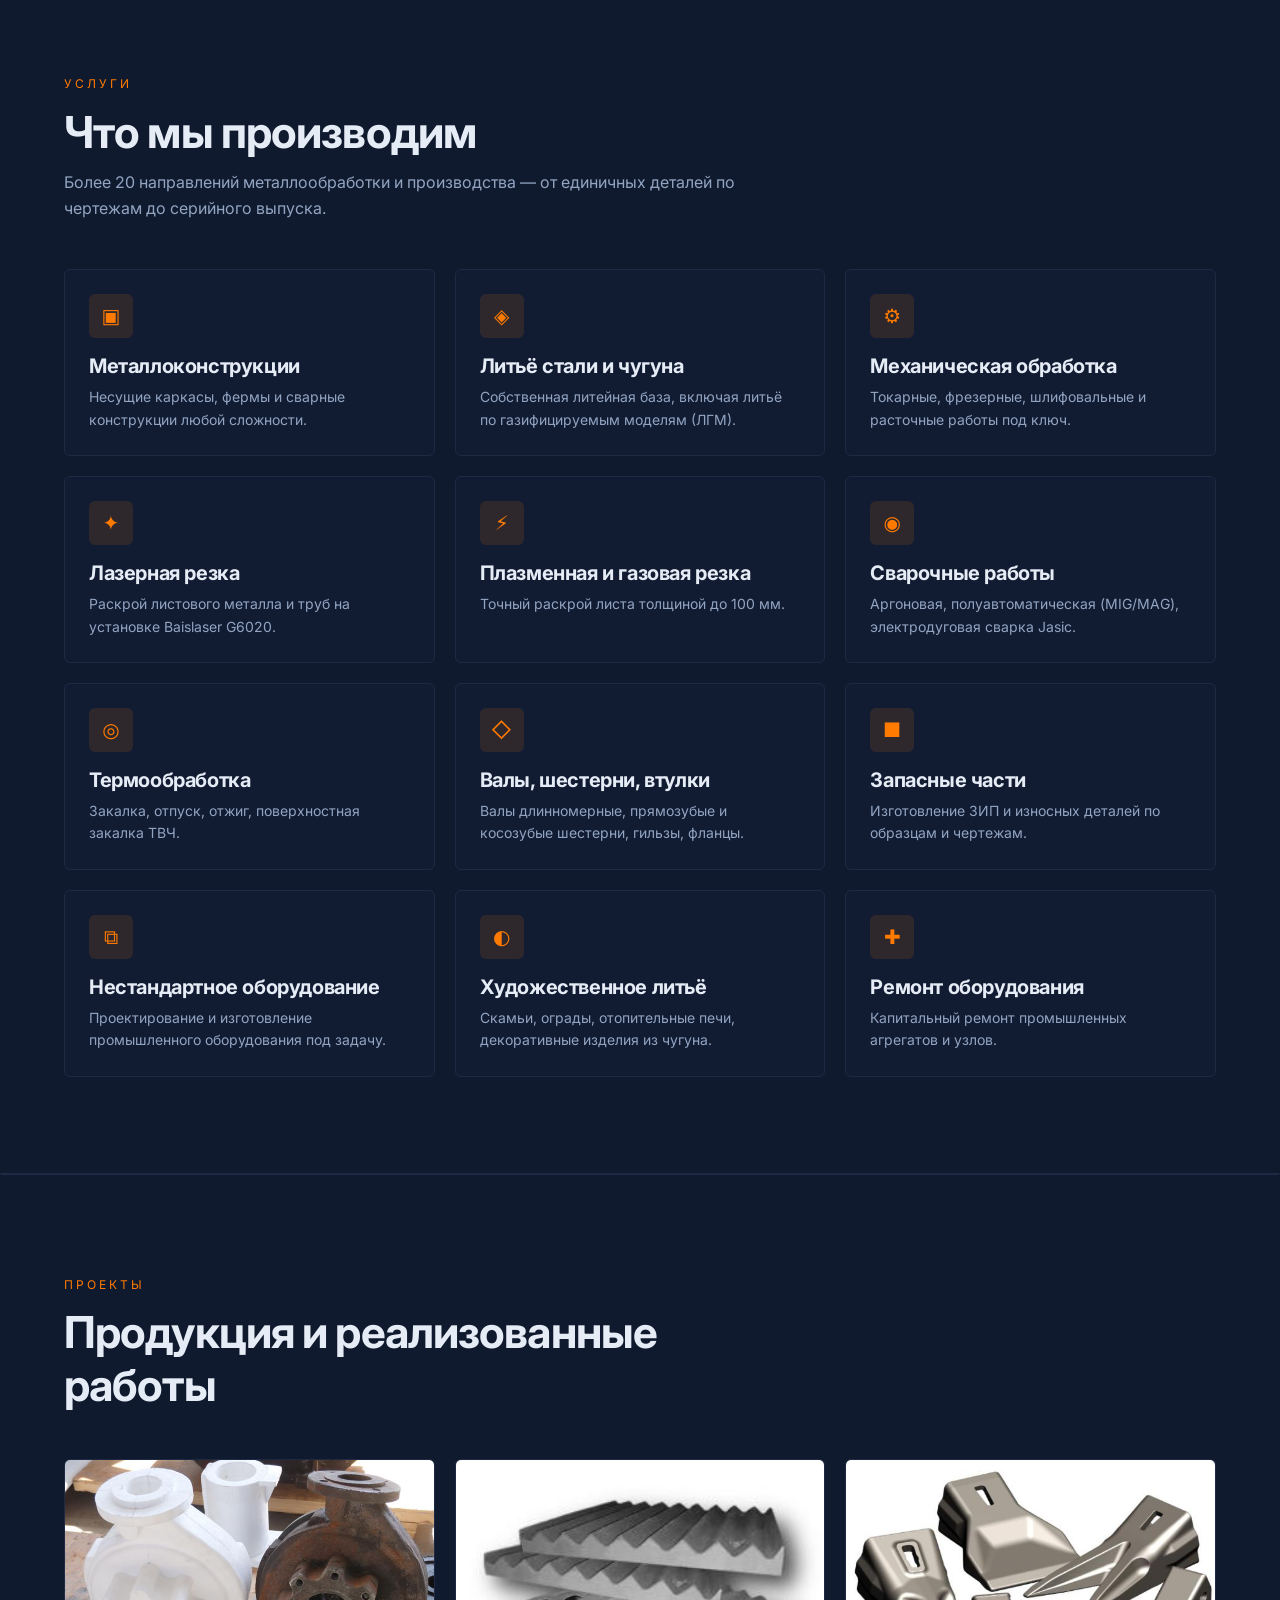
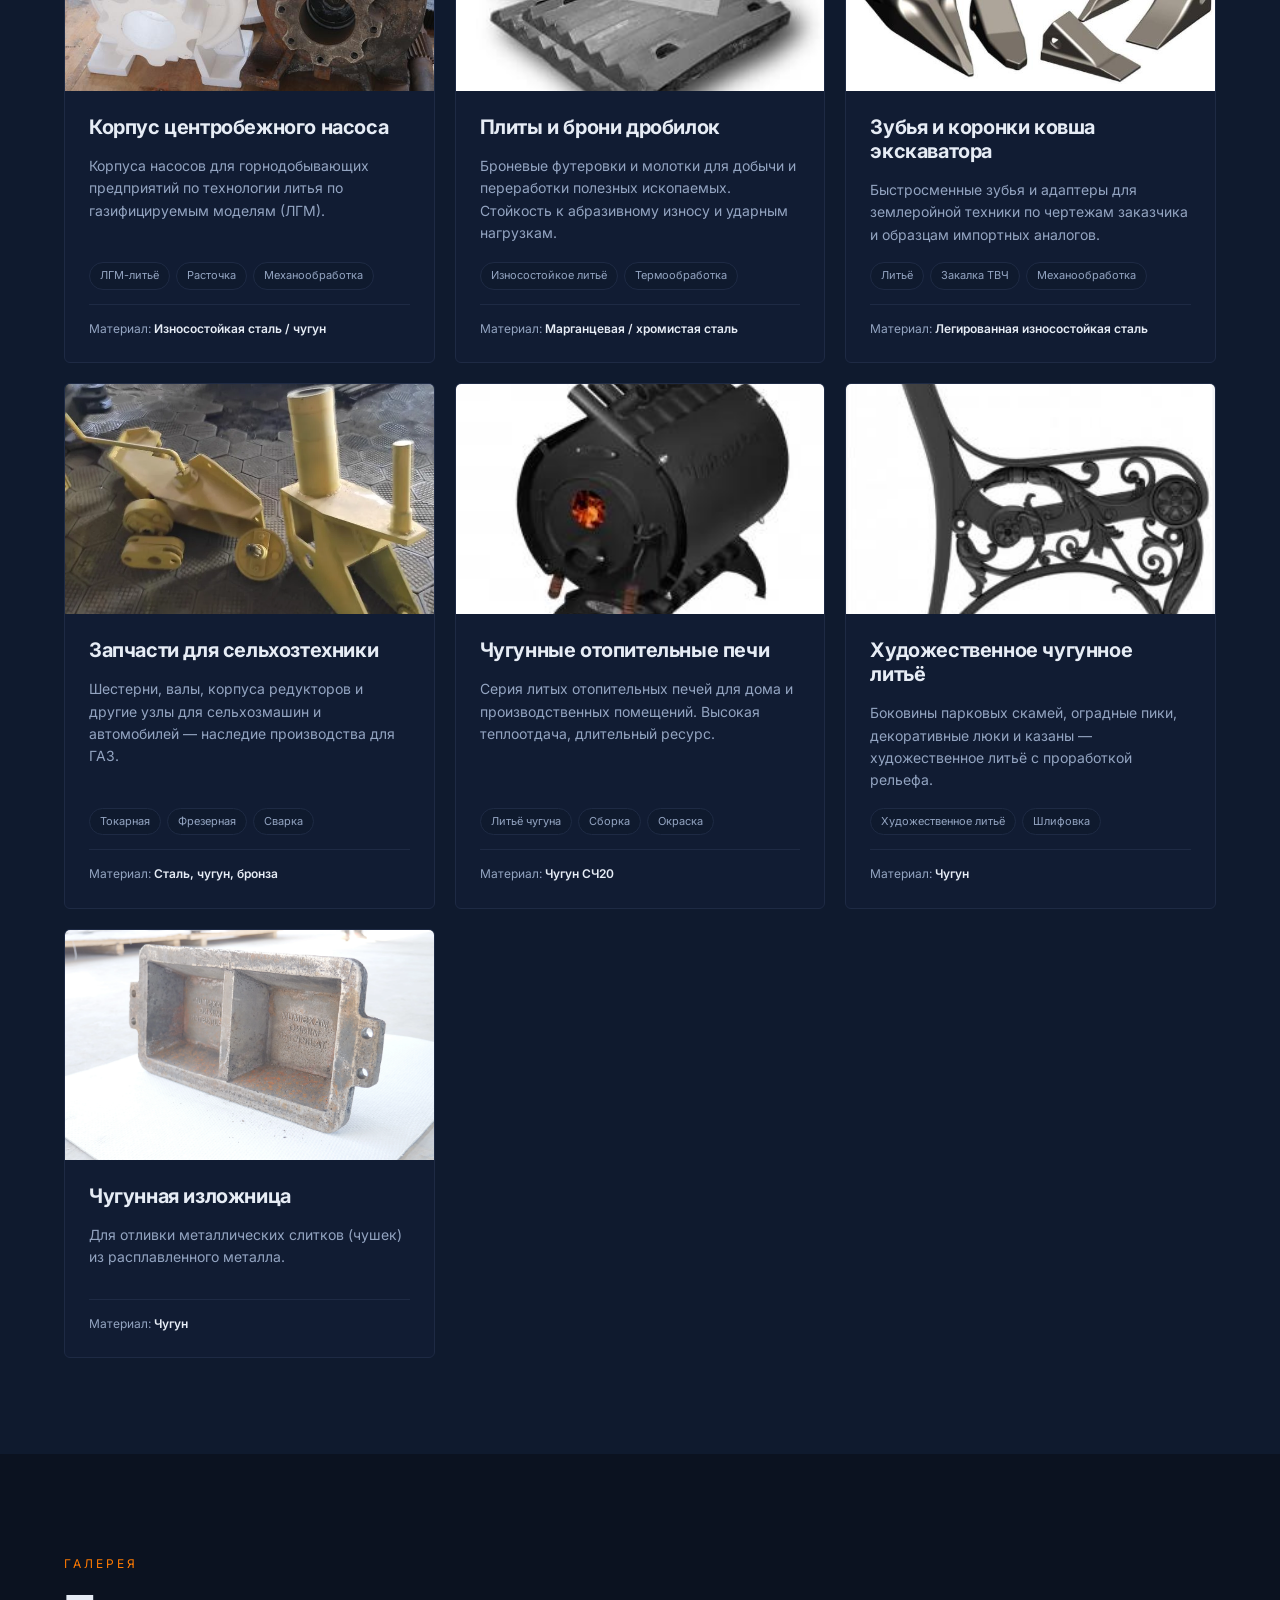
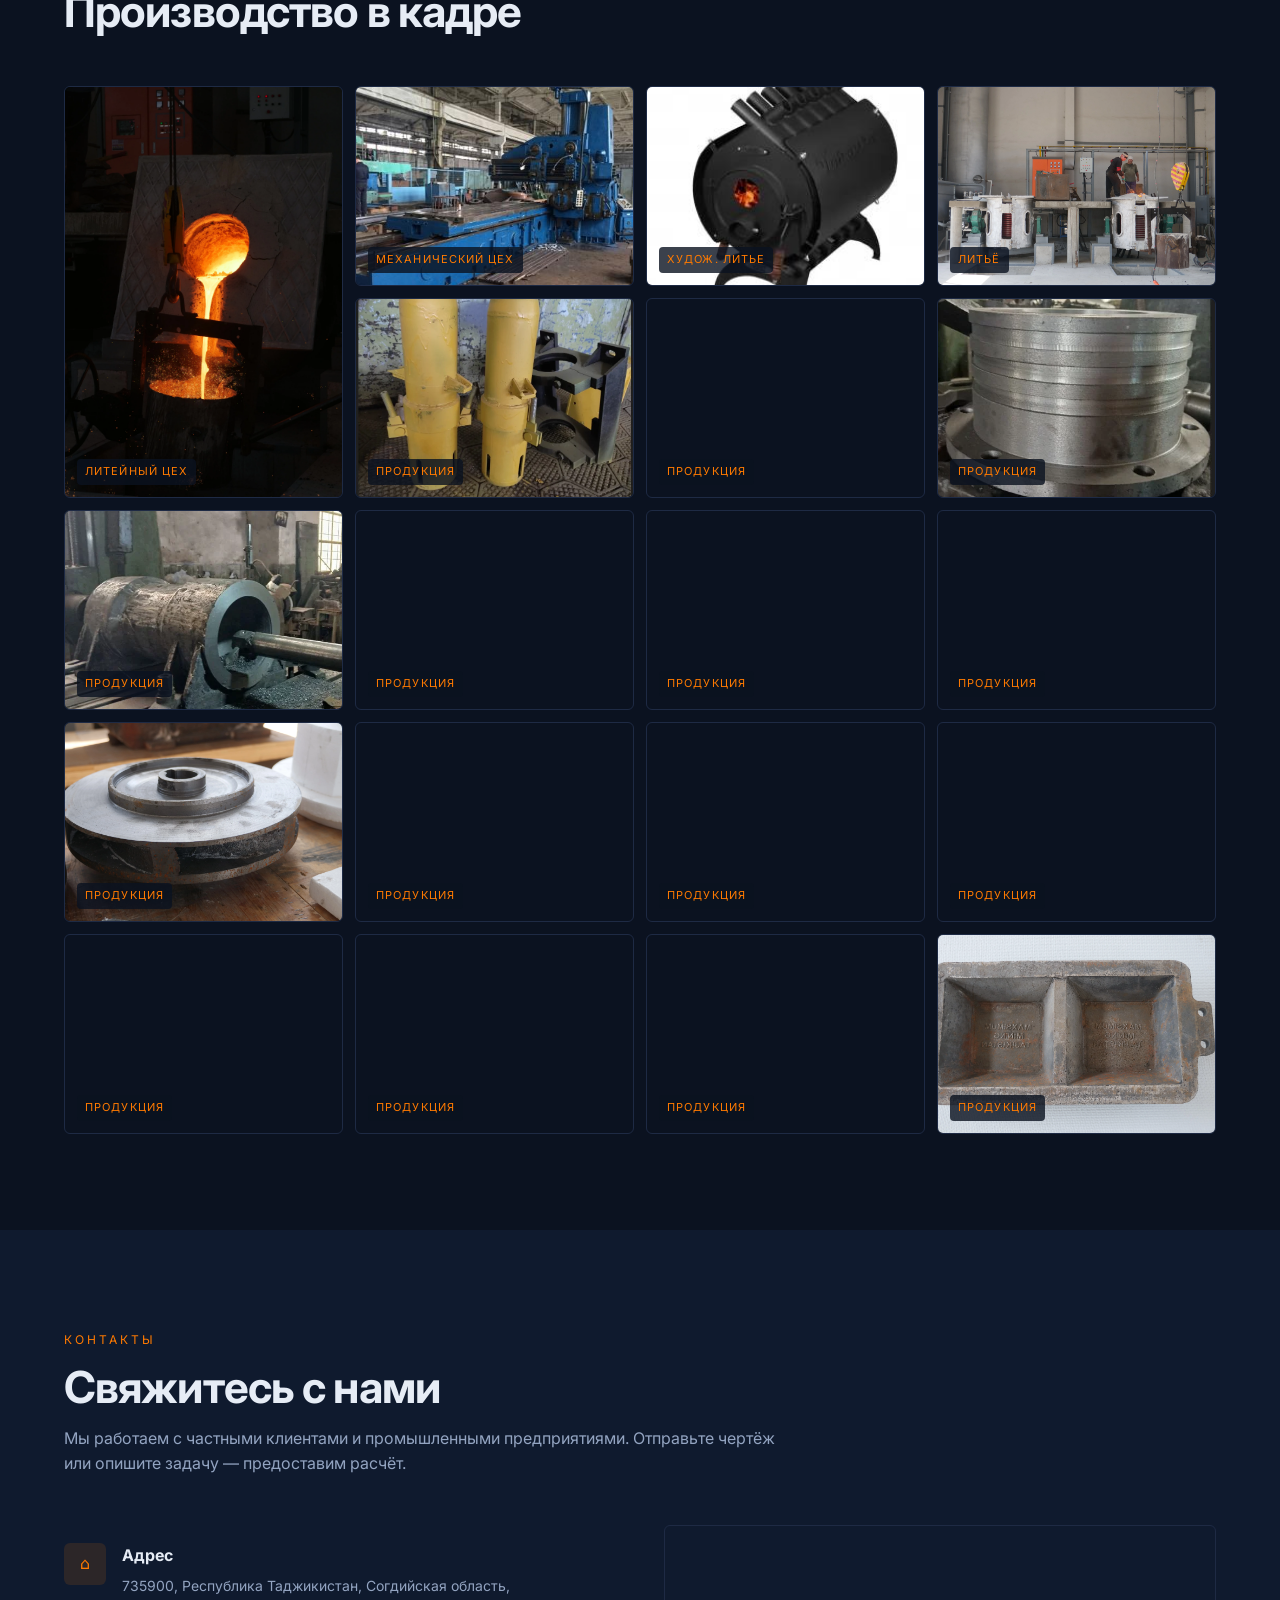
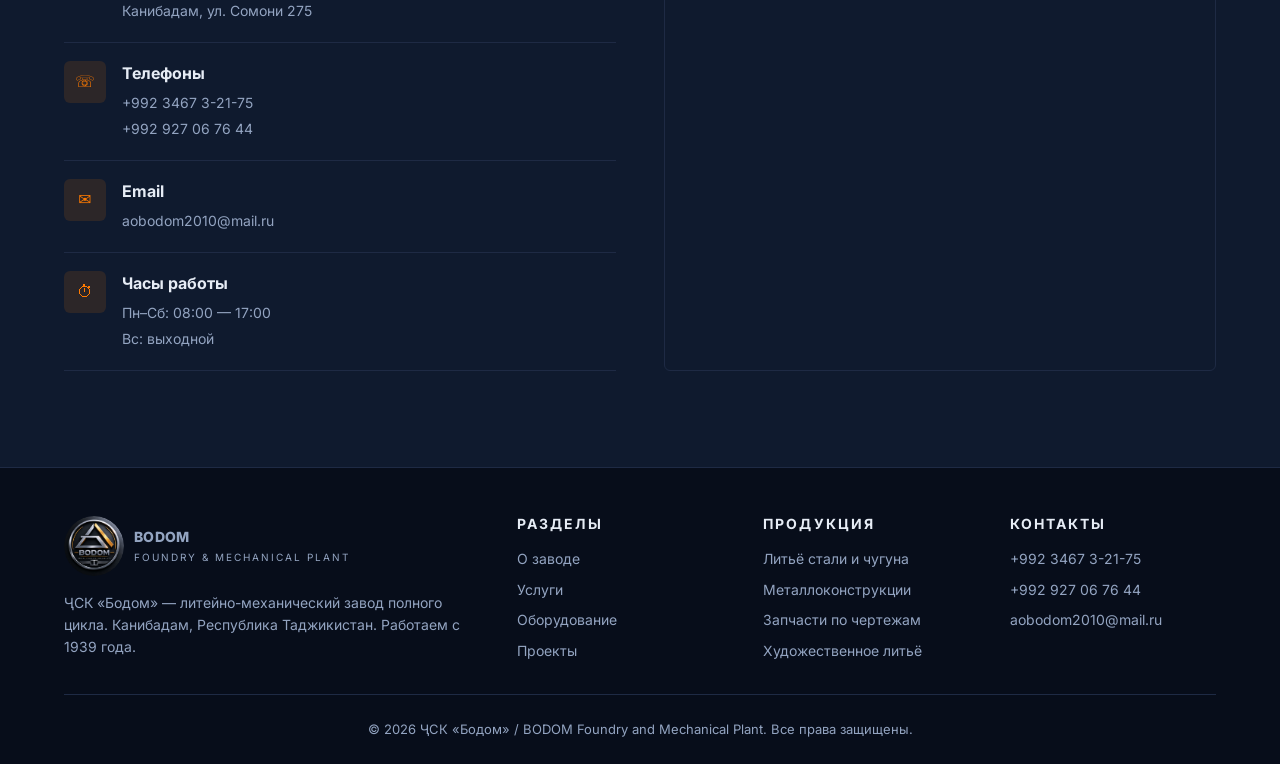
==== commit 3ffd9bcf: "Добавил подтверждение Google Search Console" ====
--- a/index.html
+++ b/index.html
@@ -14,6 +14,7 @@
   <link rel="preconnect" href="https://fonts.gstatic.com" crossorigin />
   <link href="https://fonts.googleapis.com/css2?family=Inter:wght@400;500;600;700;800&display=swap" rel="stylesheet" />
   <link rel="stylesheet" href="styles.css" />
+  <meta name="google-site-verification" content="rLIbkeW4P_LVhezVwow7QP4ydkEXnLlgRYJQQZCqeHM" />
 </head>
 <body>
 
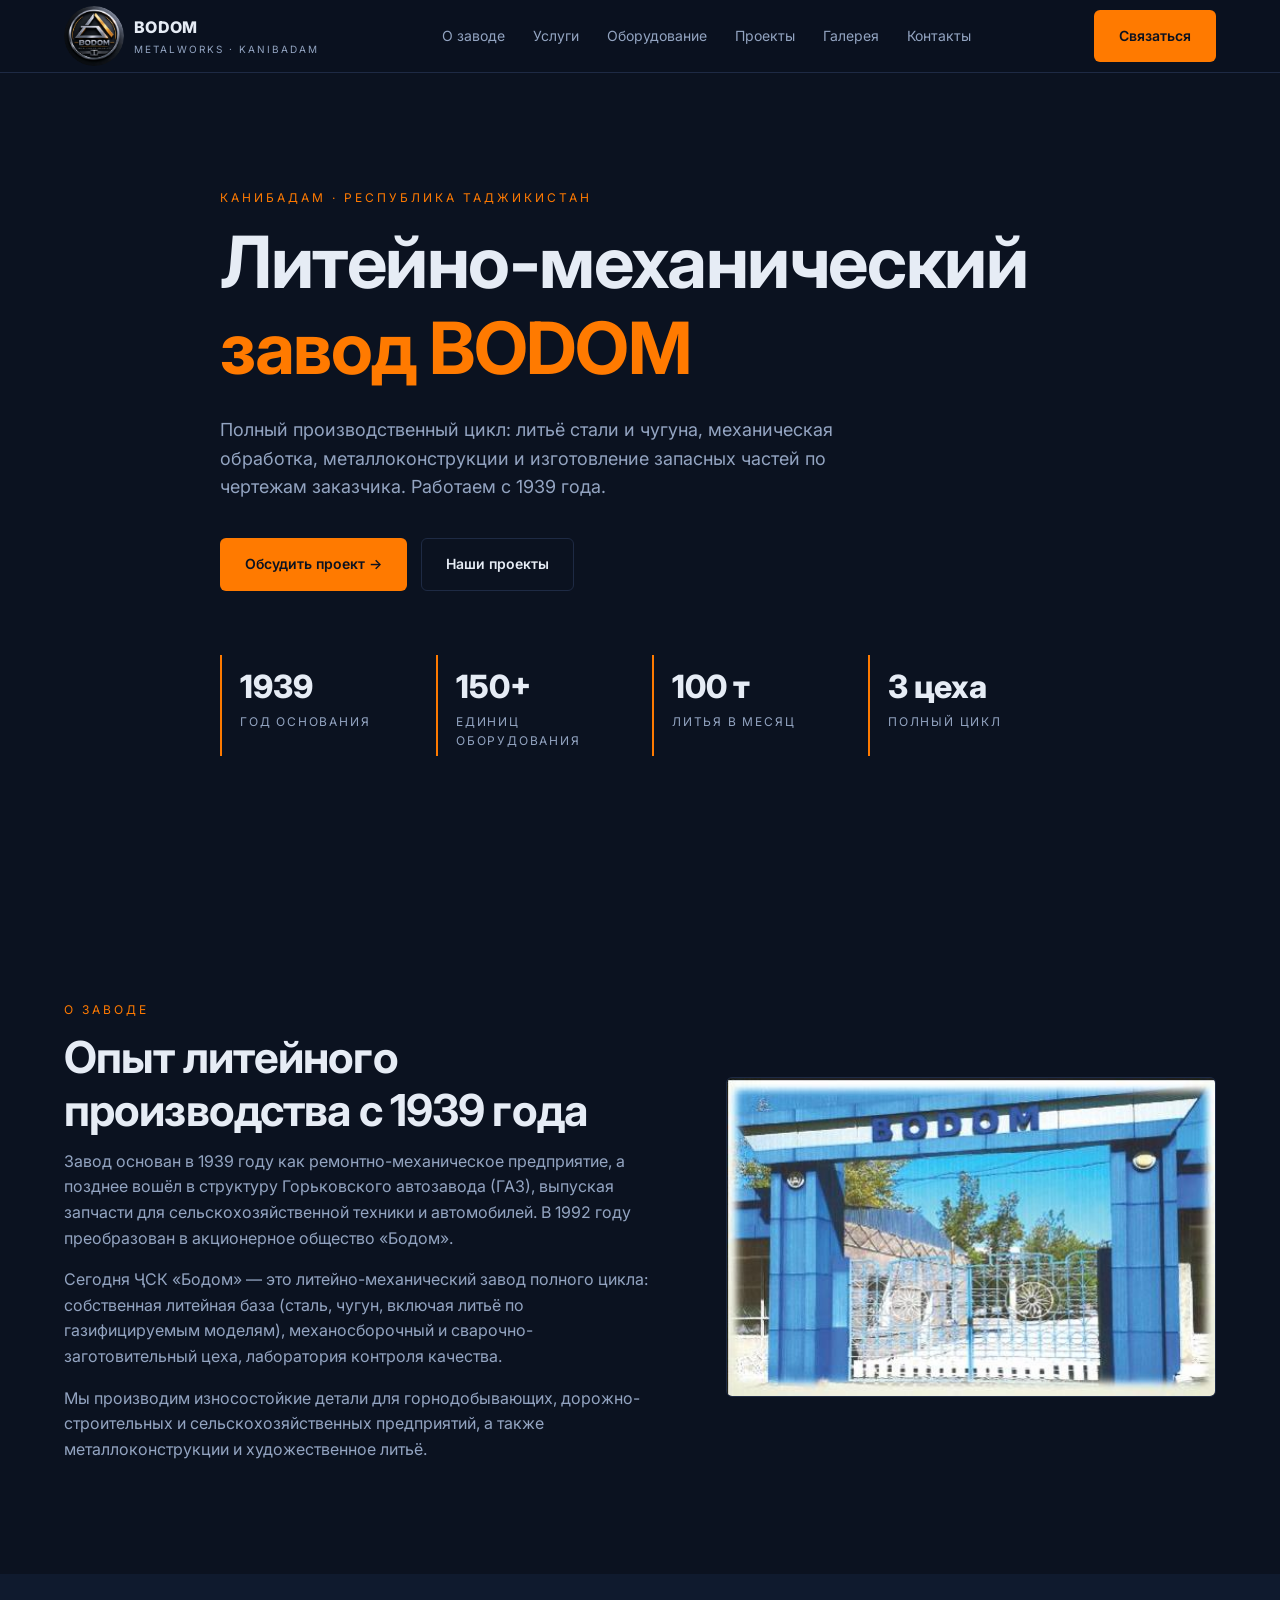
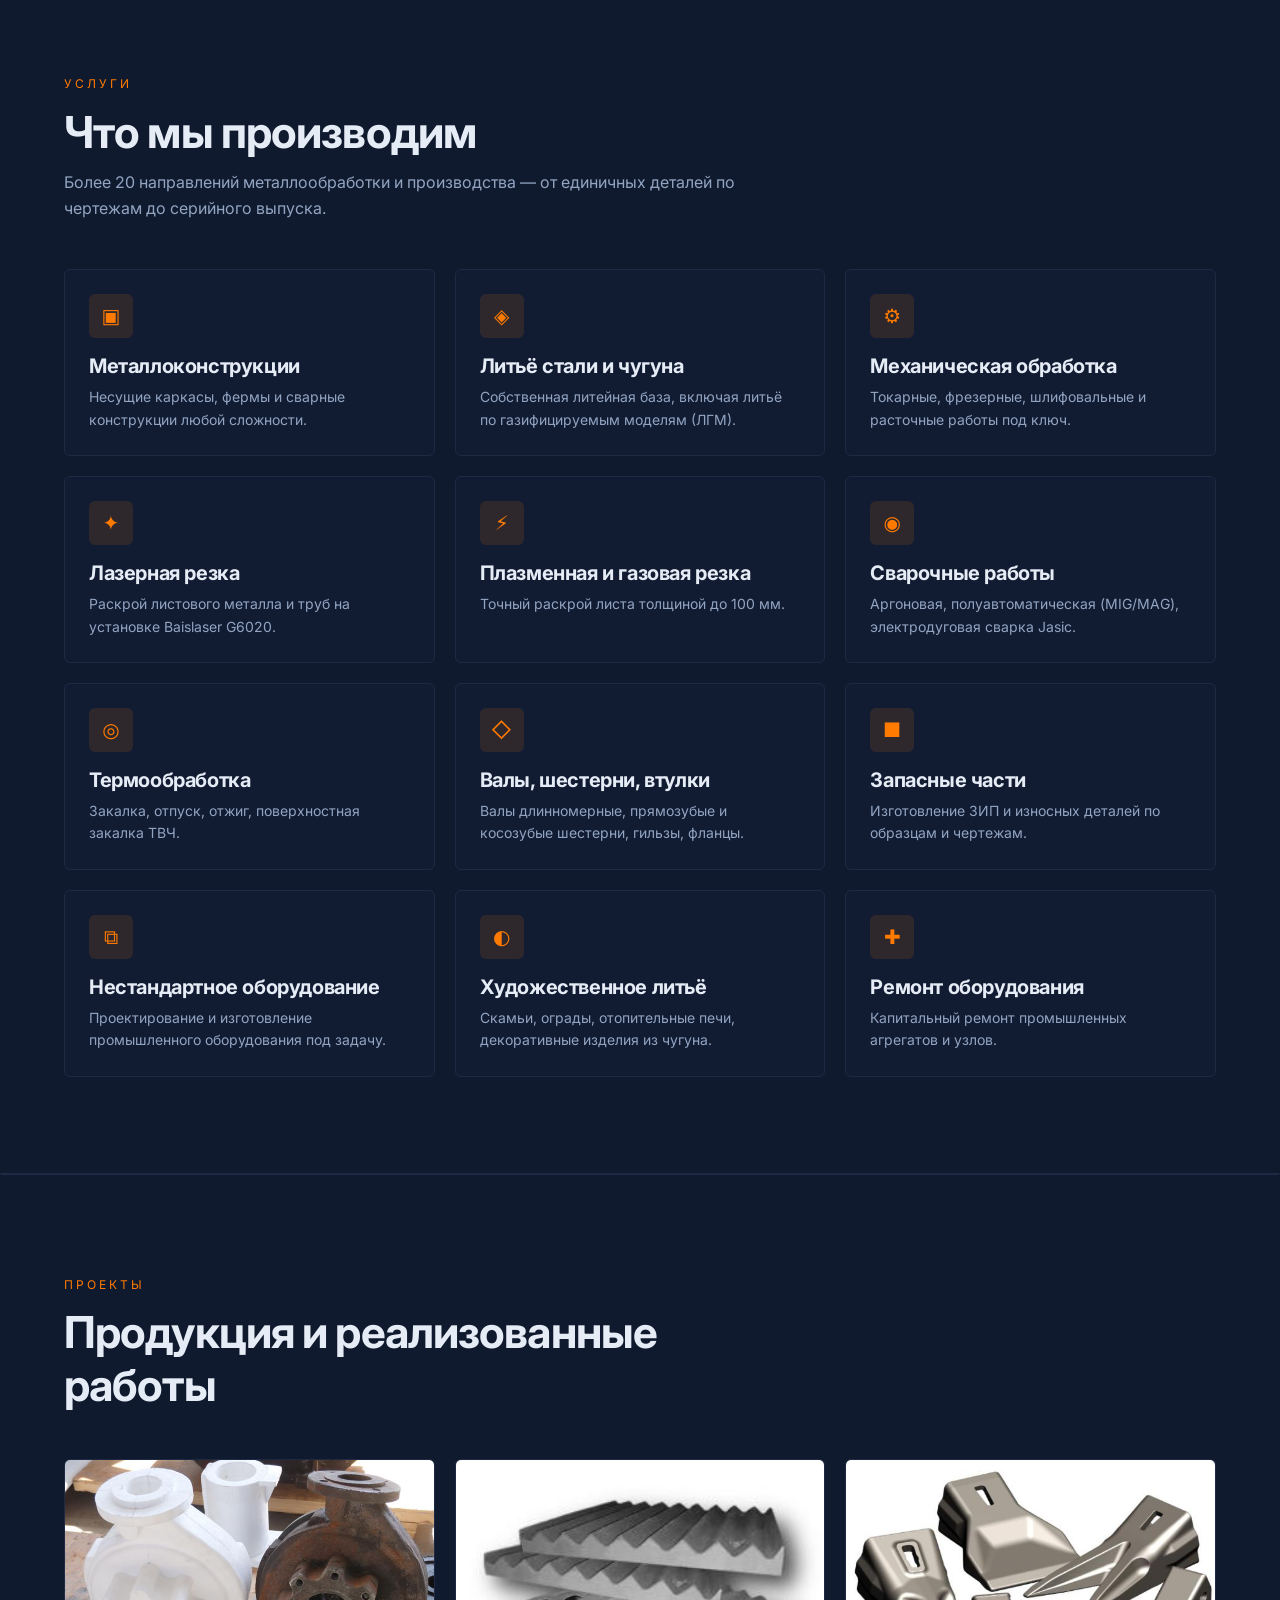
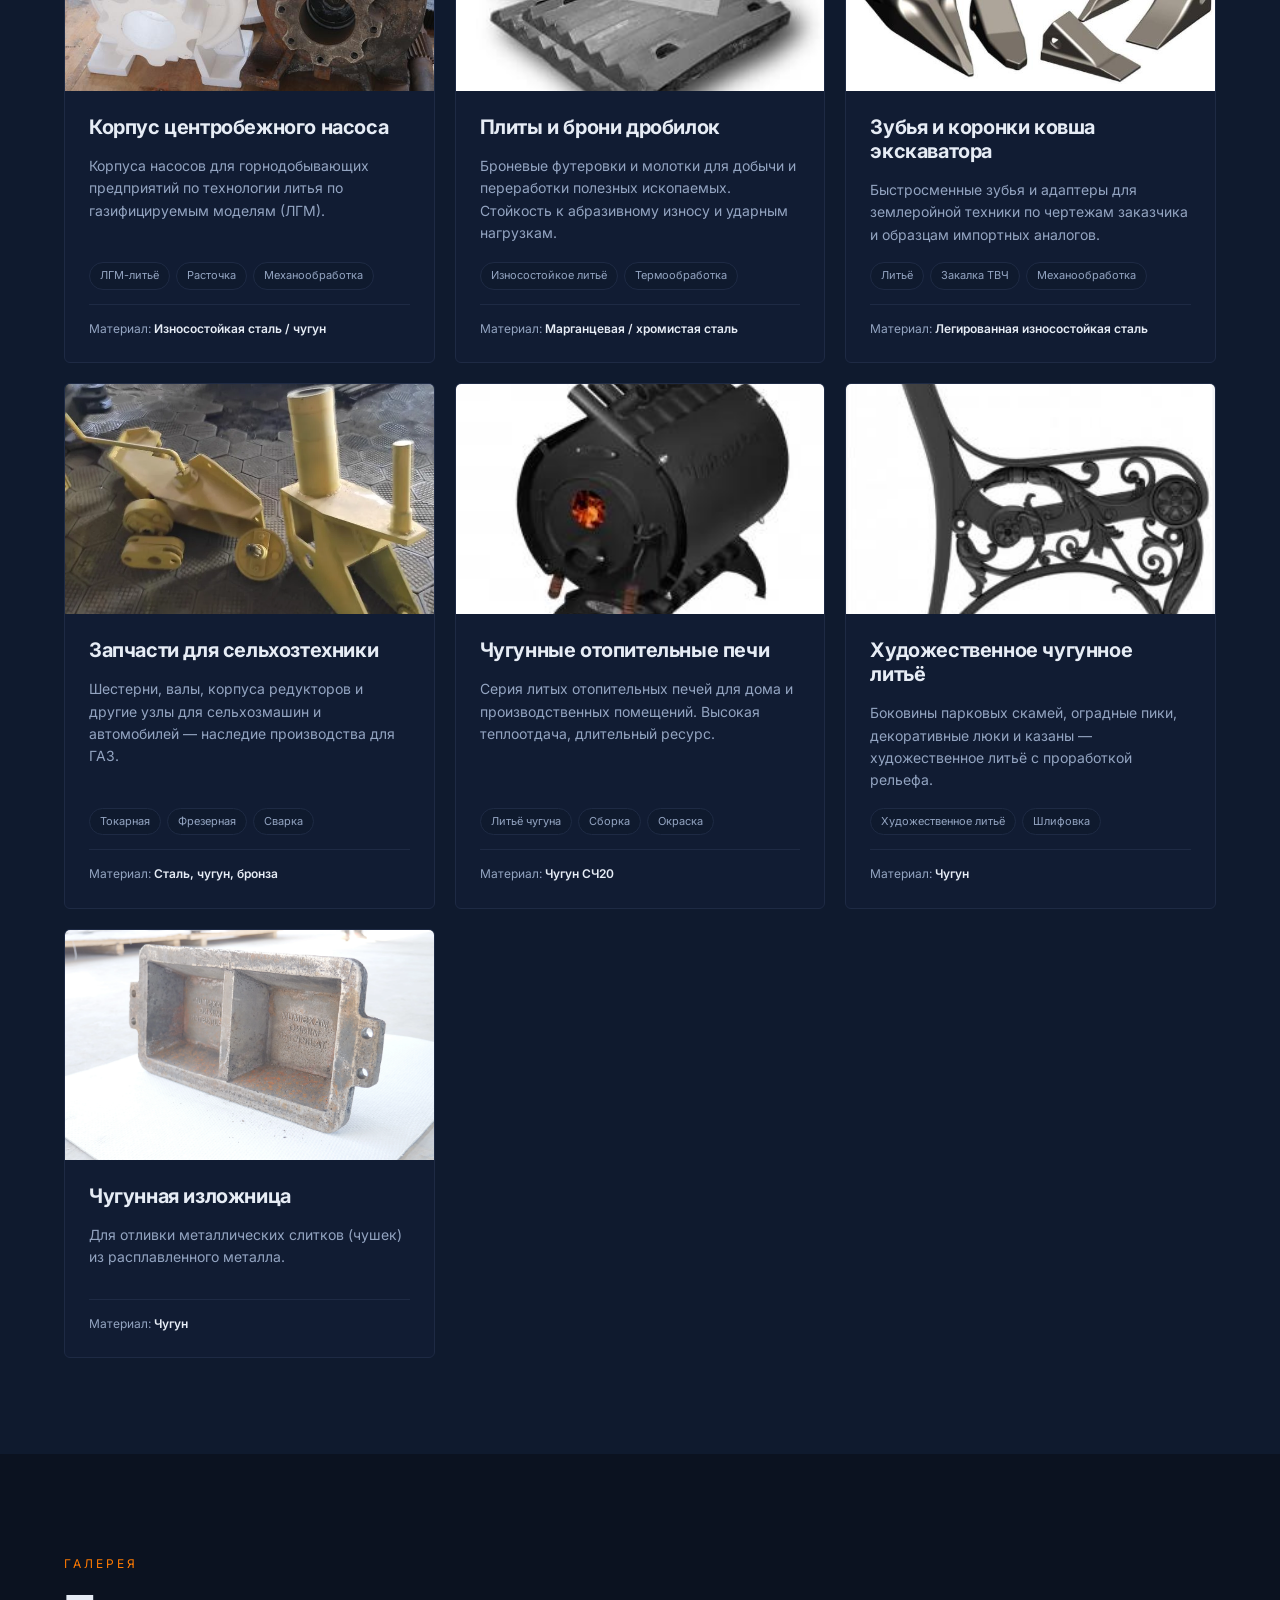
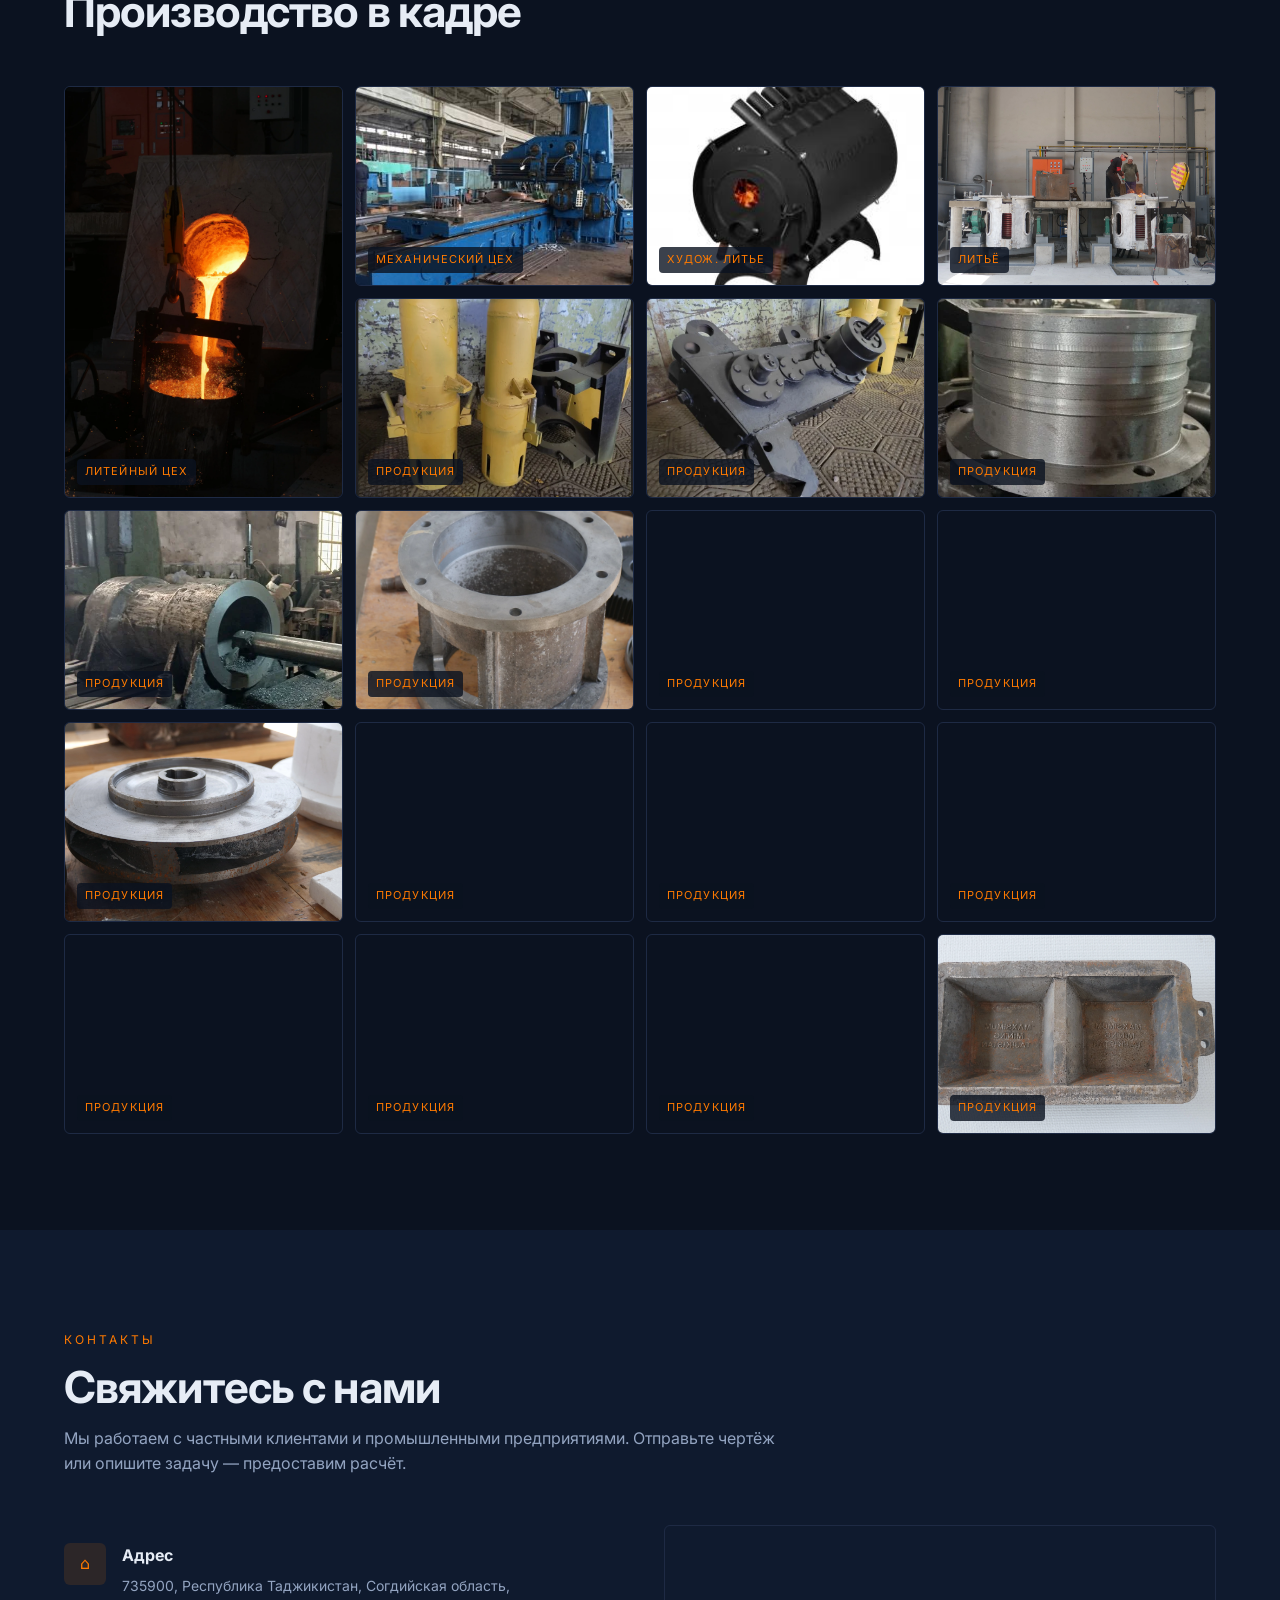
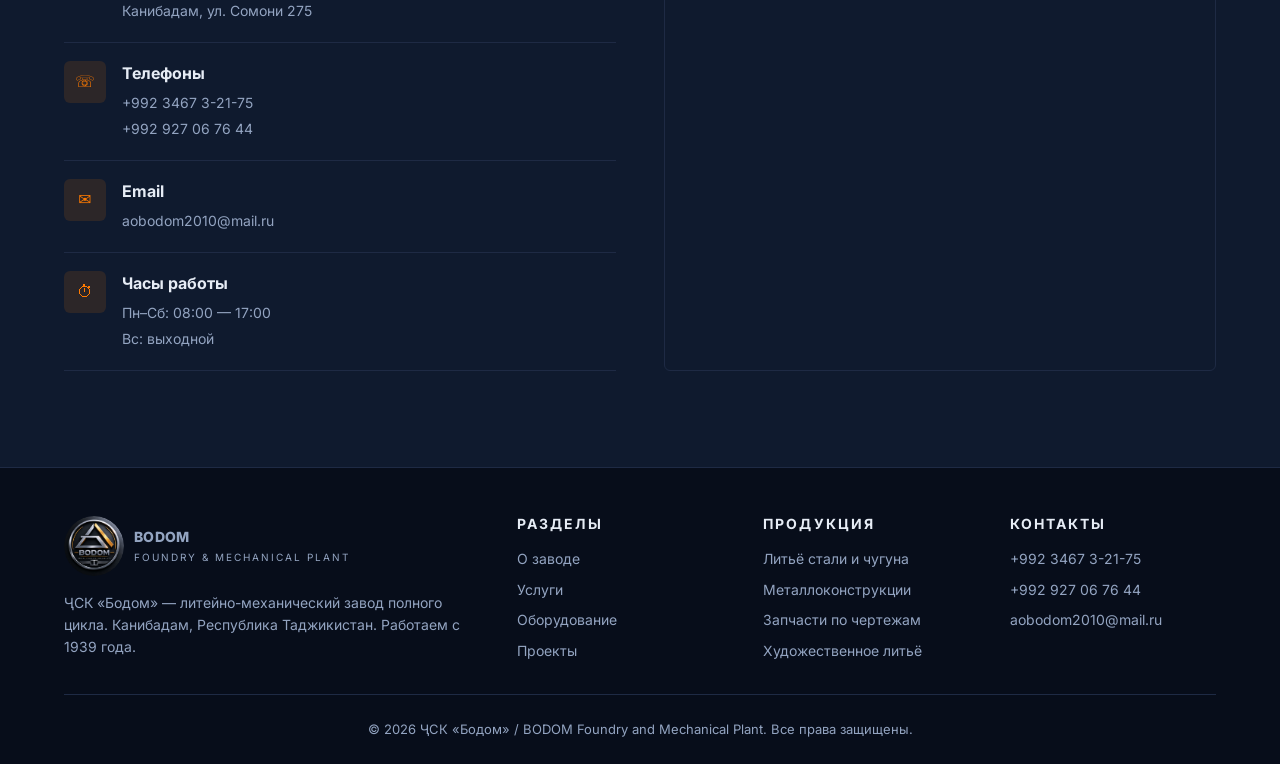
==== commit b14779a8: "индексировать" ====
--- a/index.html
+++ b/index.html
@@ -14,6 +14,7 @@
   <link rel="preconnect" href="https://fonts.gstatic.com" crossorigin />
   <link href="https://fonts.googleapis.com/css2?family=Inter:wght@400;500;600;700;800&display=swap" rel="stylesheet" />
   <link rel="stylesheet" href="styles.css" />
+  <meta name="robots" content="index, follow">
   <meta name="google-site-verification" content="rLIbkeW4P_LVhezVwow7QP4ydkEXnLlgRYJQQZCqeHM" />
 </head>
 <body>
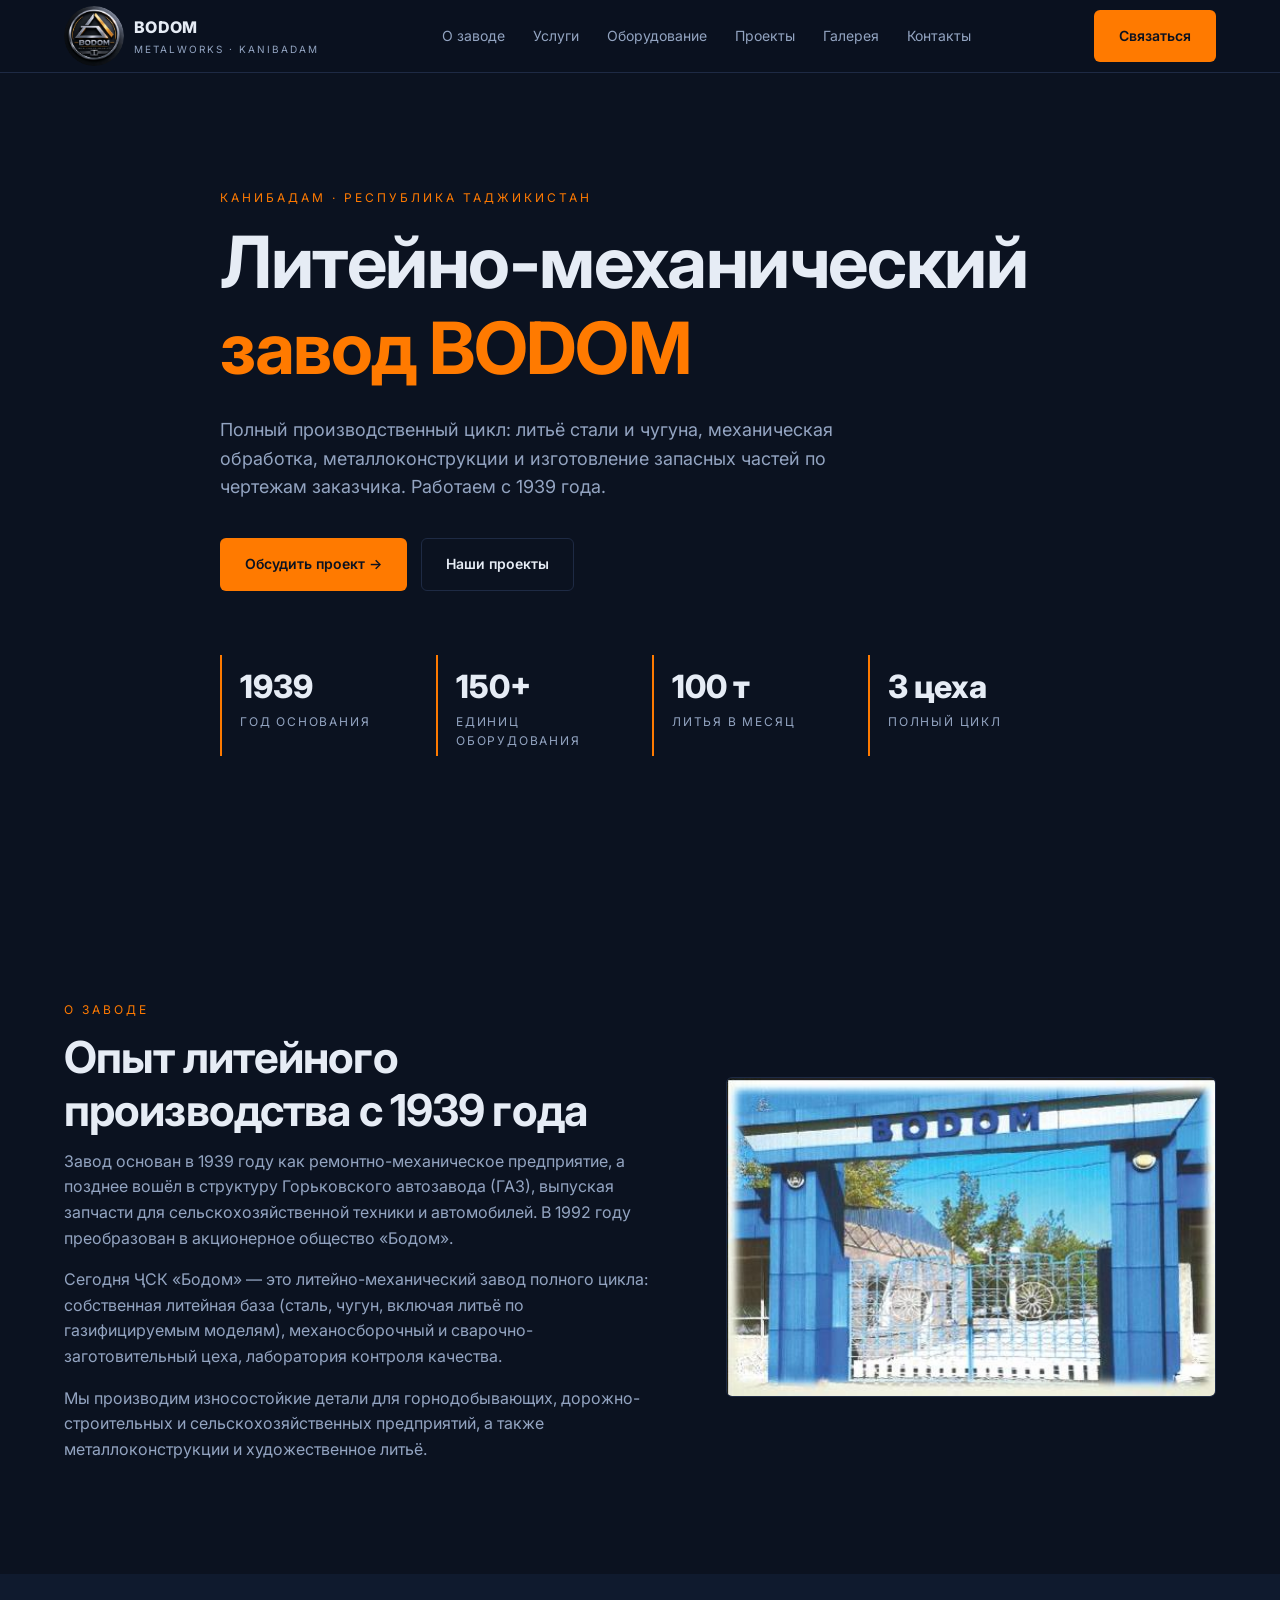
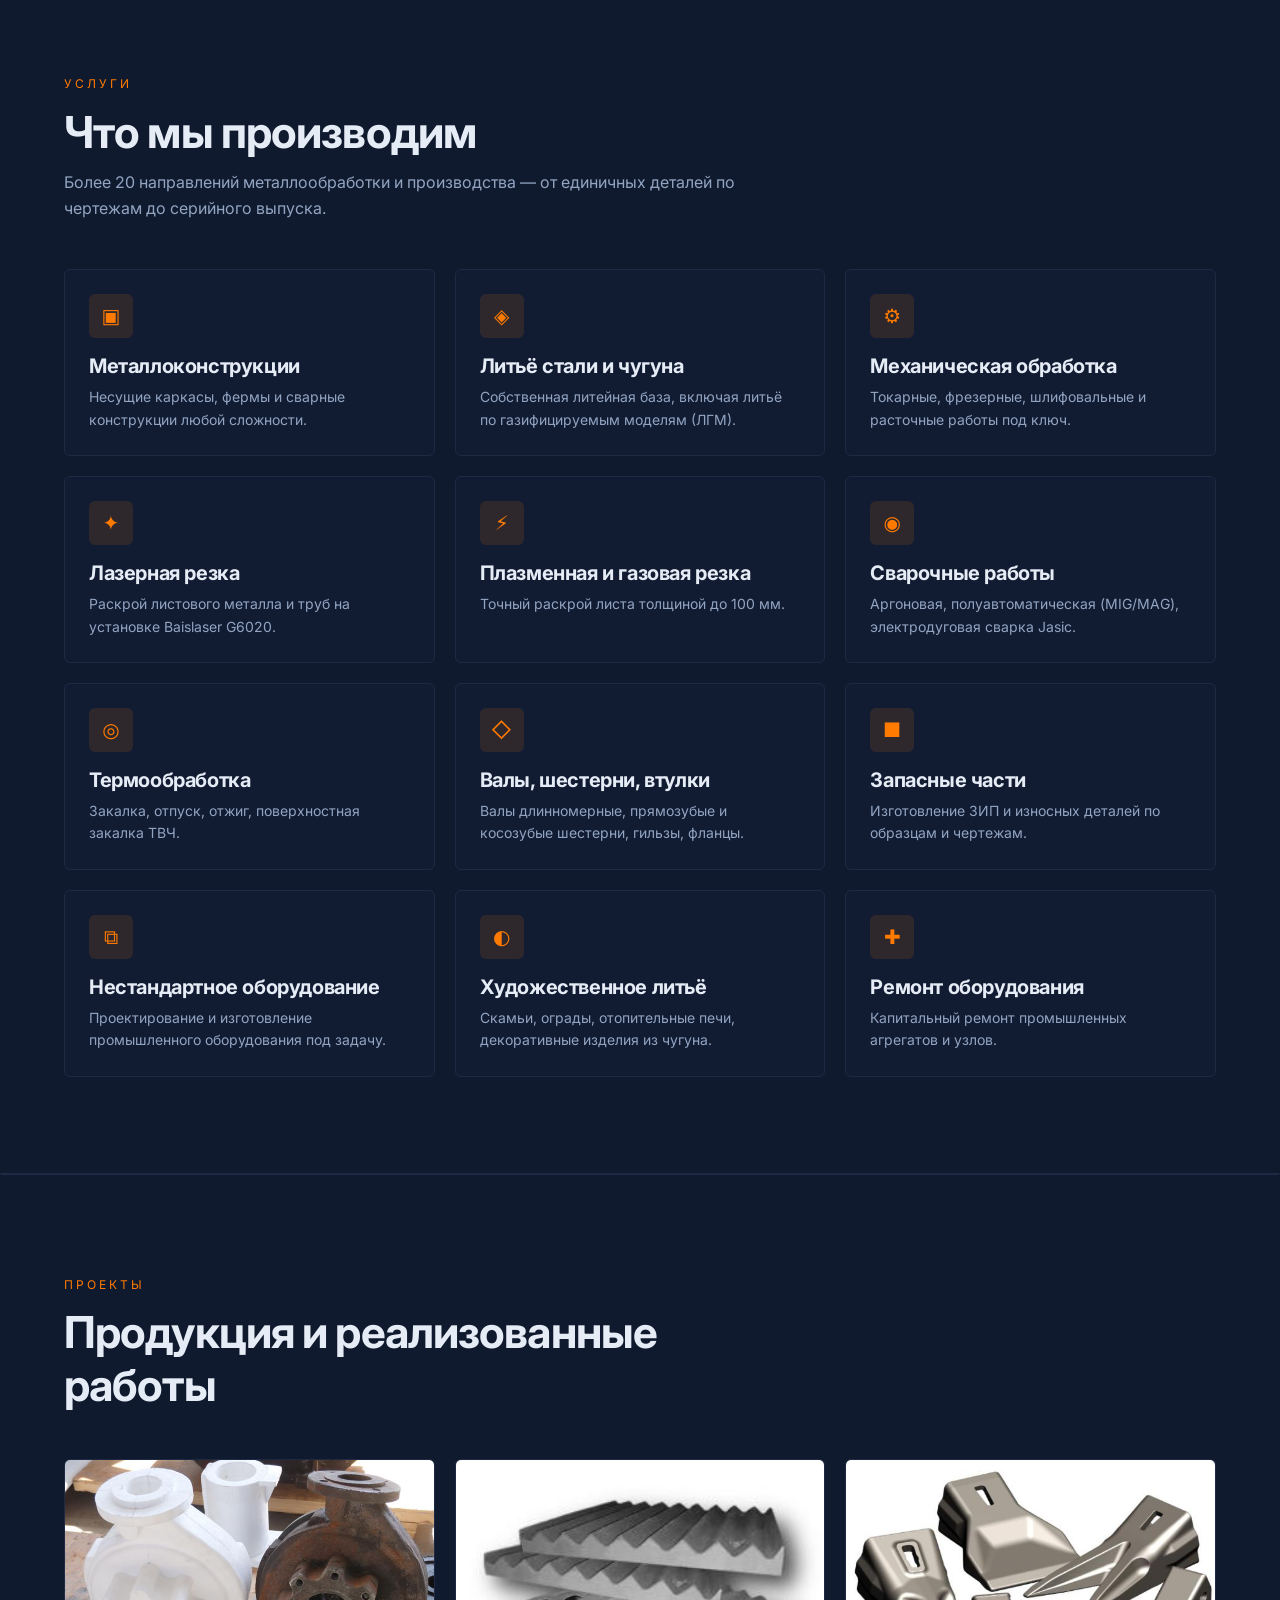
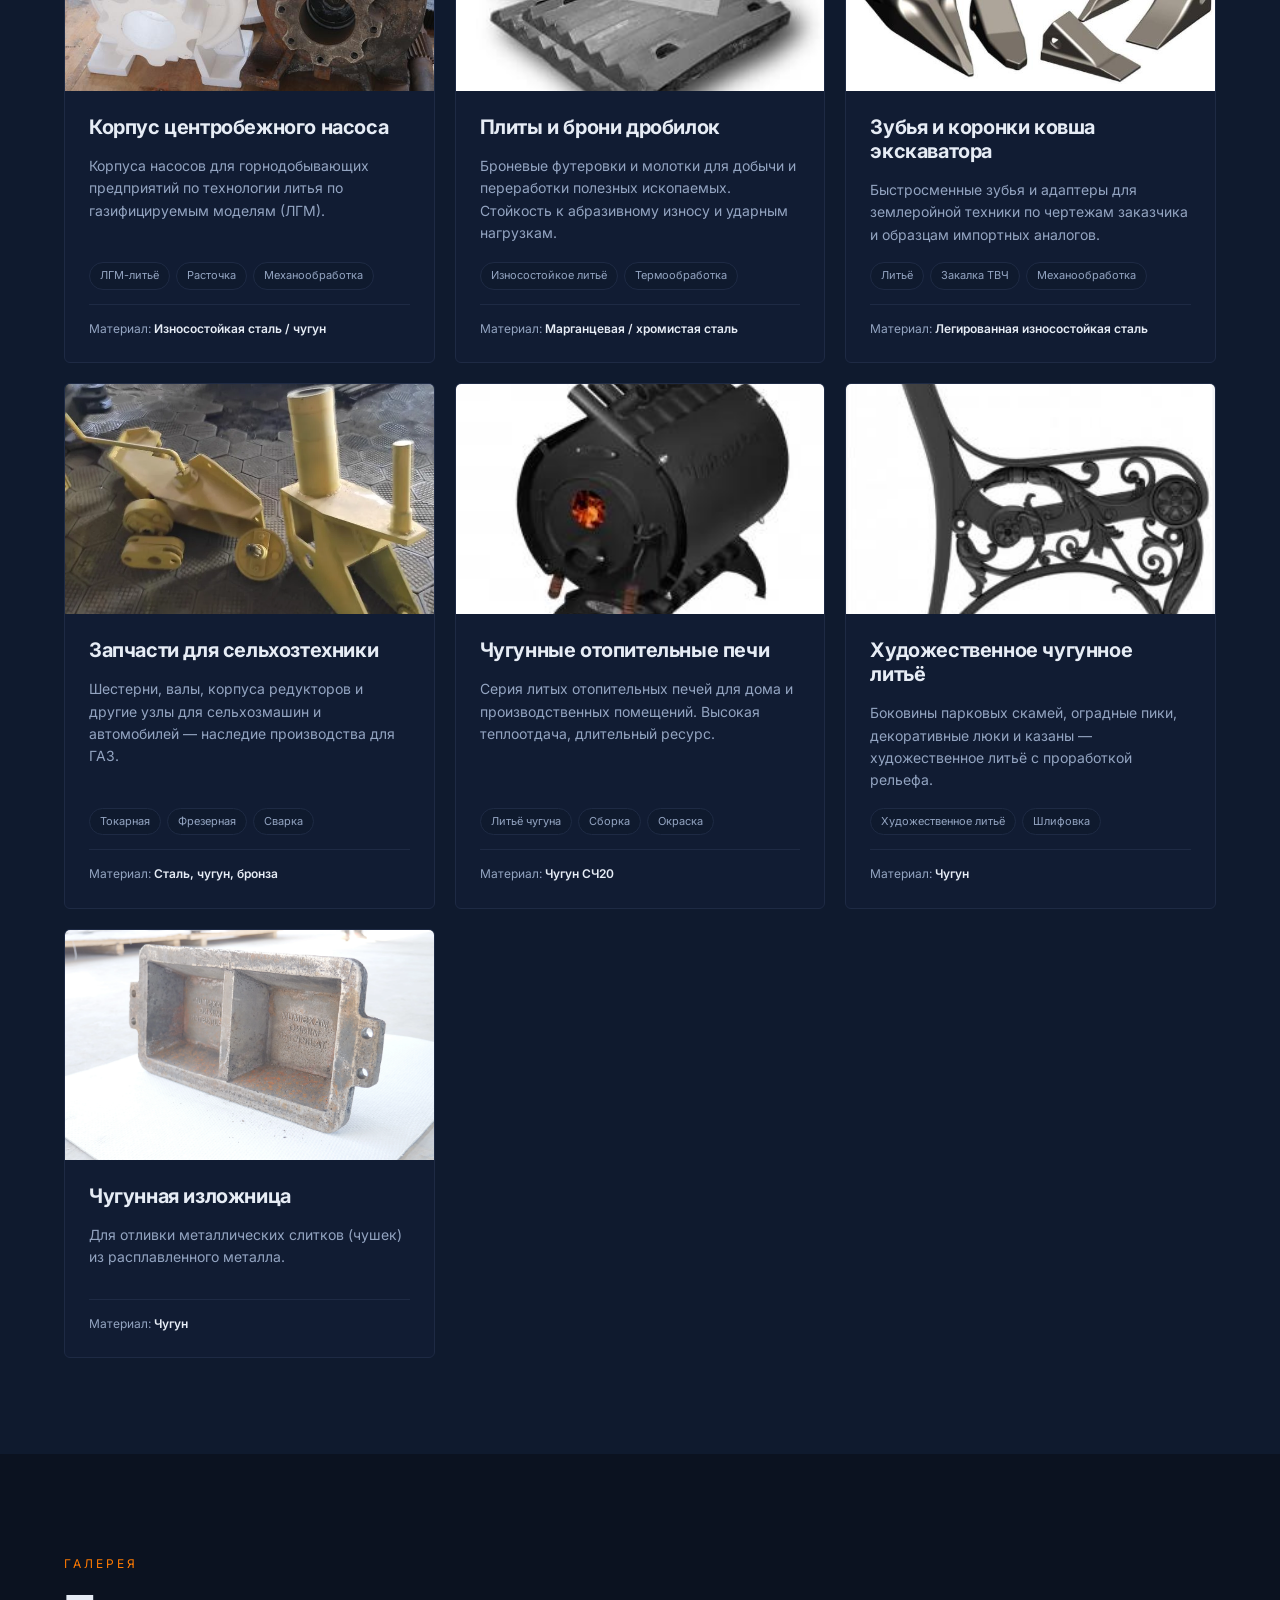
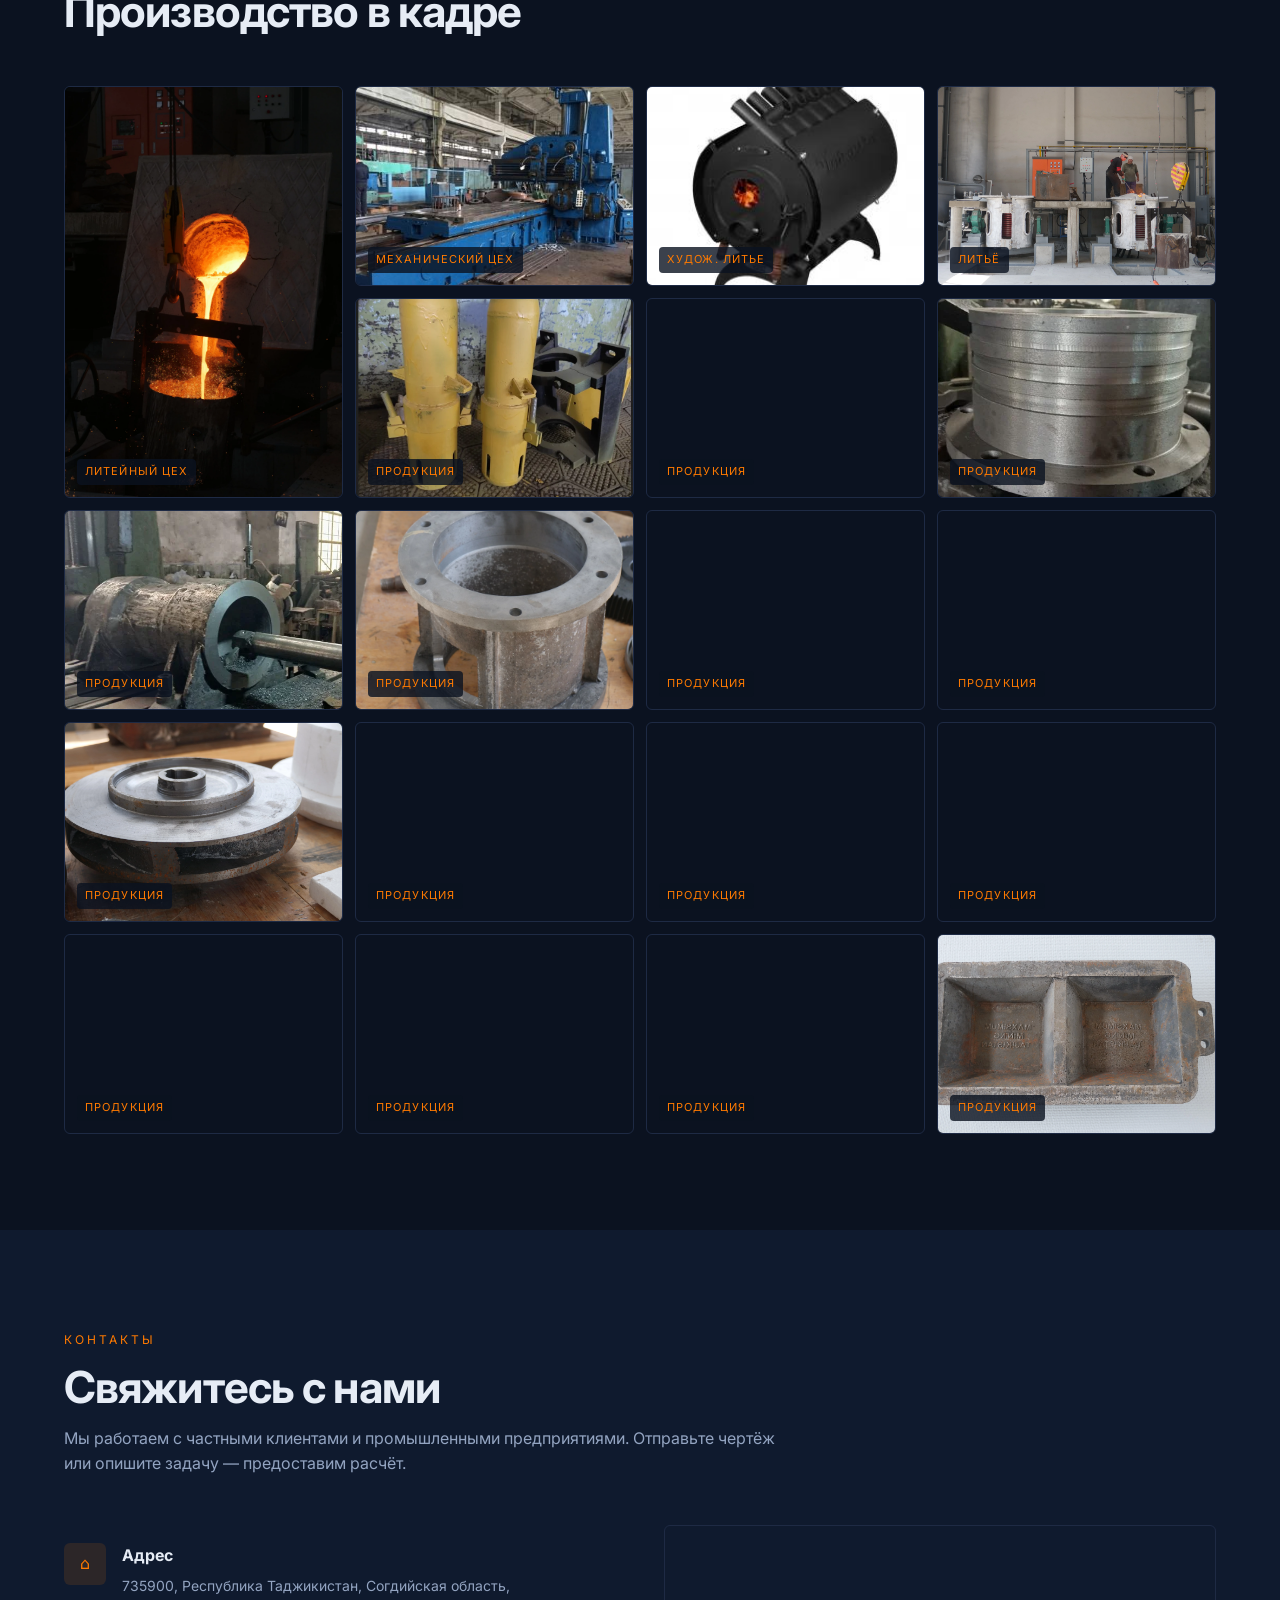
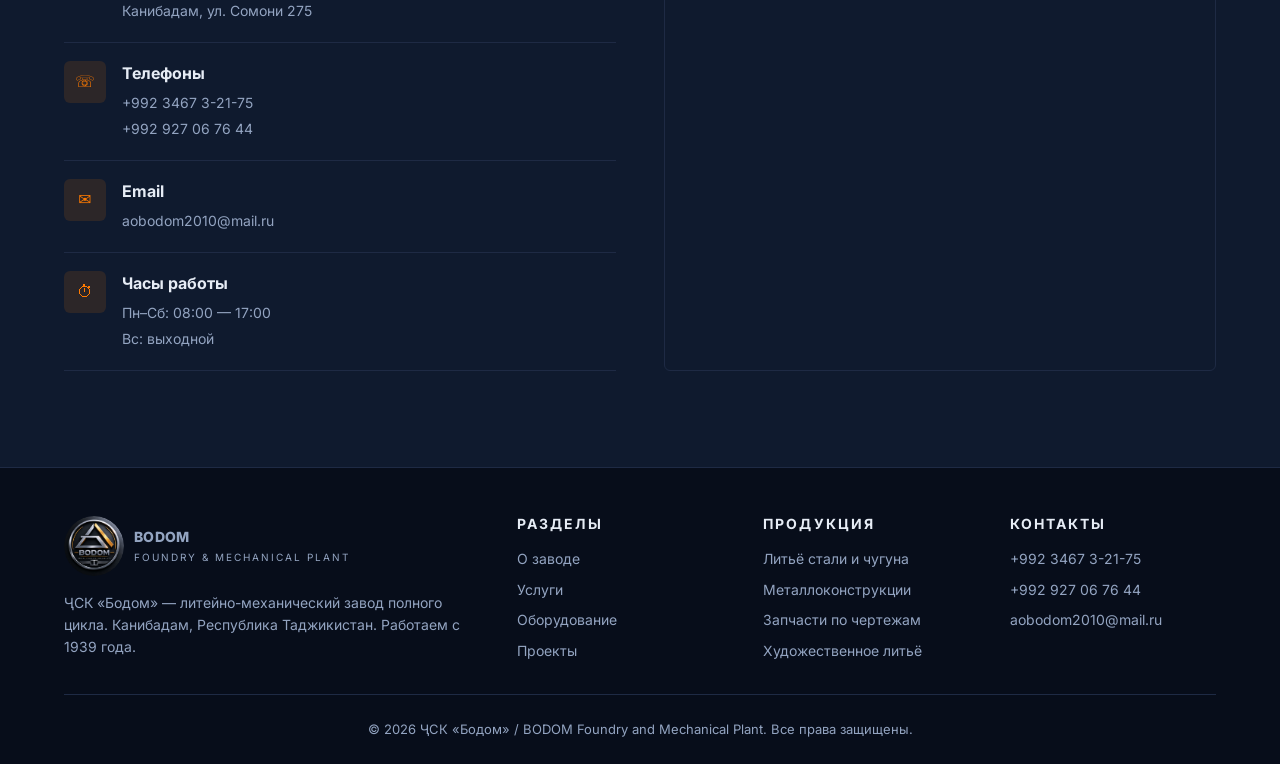
==== commit 5e89cf13: "Добавил favicon" ====
--- a/index.html
+++ b/index.html
@@ -13,6 +13,7 @@
   <link rel="preconnect" href="https://fonts.googleapis.com" />
   <link rel="preconnect" href="https://fonts.gstatic.com" crossorigin />
   <link href="https://fonts.googleapis.com/css2?family=Inter:wght@400;500;600;700;800&display=swap" rel="stylesheet" />
+  <link rel="icon" href="icon.png" type="icon.png">
   <link rel="stylesheet" href="styles.css" />
   <meta name="robots" content="index, follow">
   <meta name="google-site-verification" content="rLIbkeW4P_LVhezVwow7QP4ydkEXnLlgRYJQQZCqeHM" />
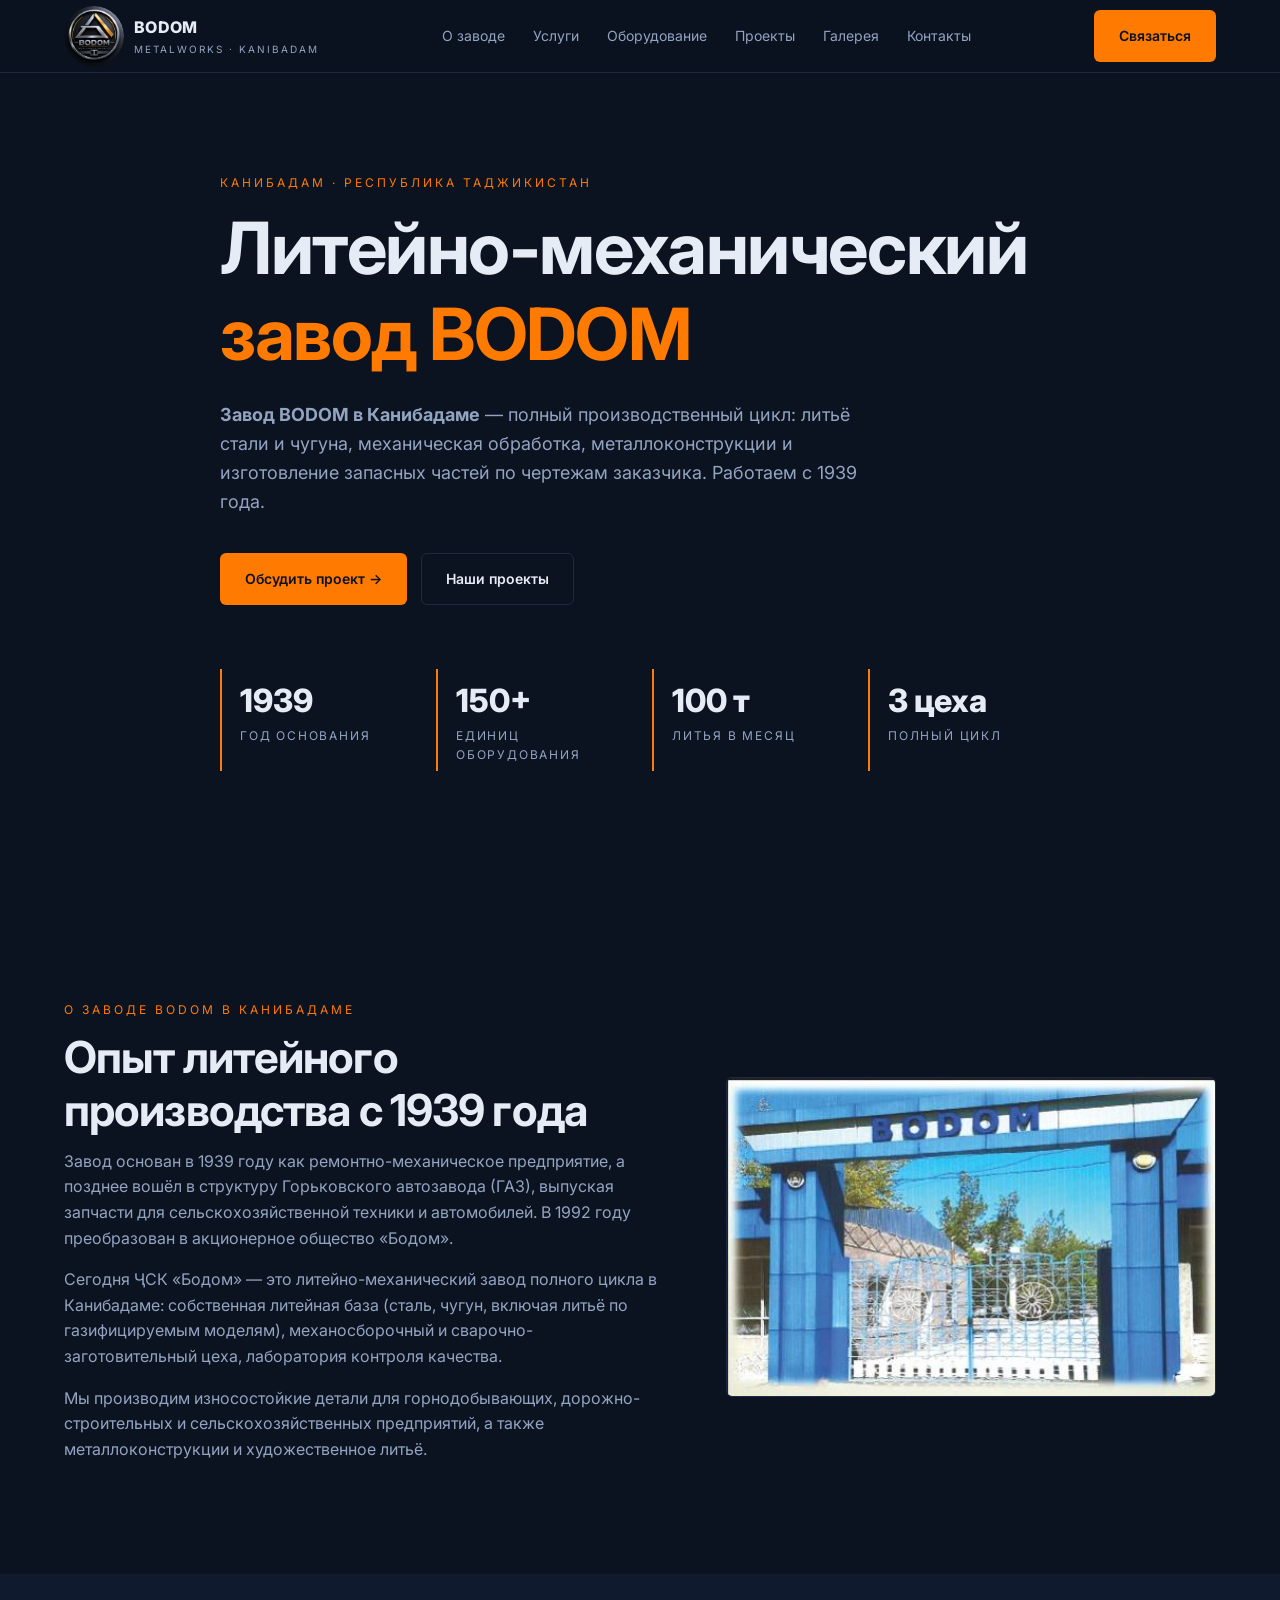
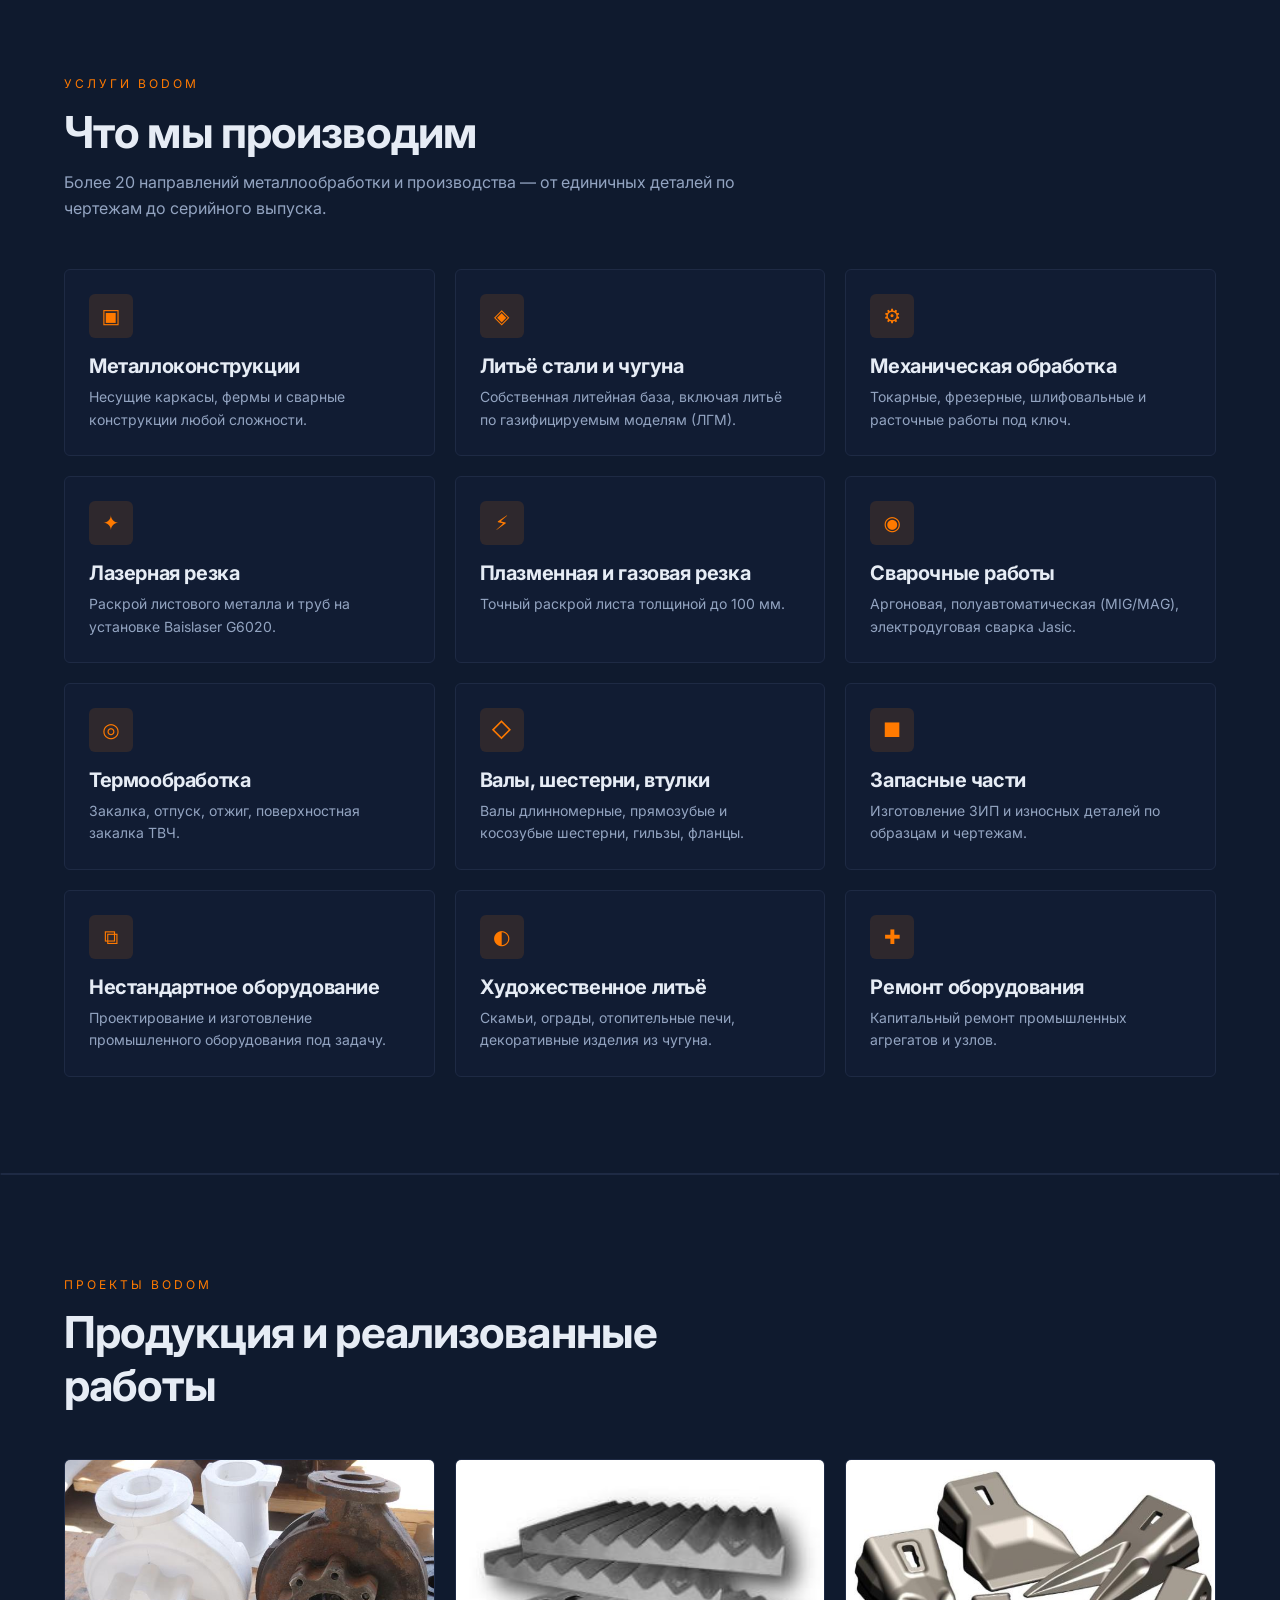
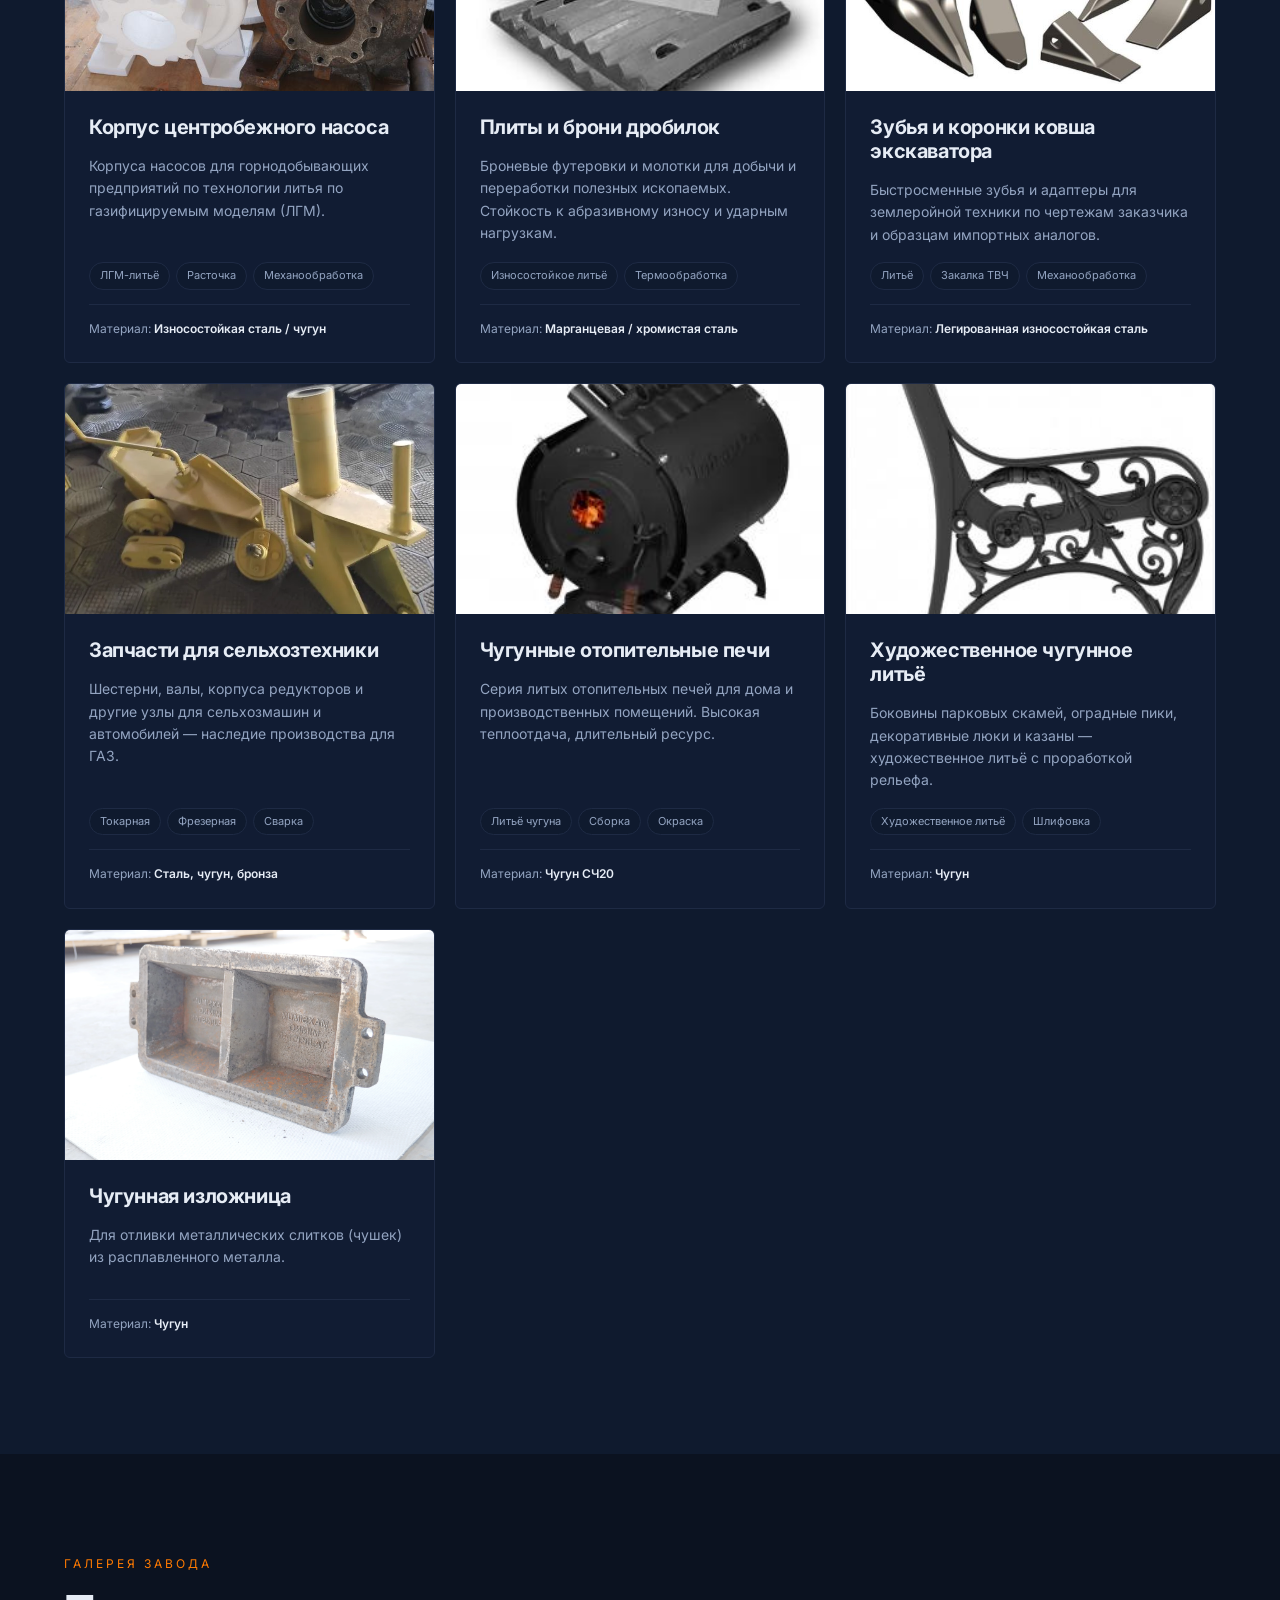
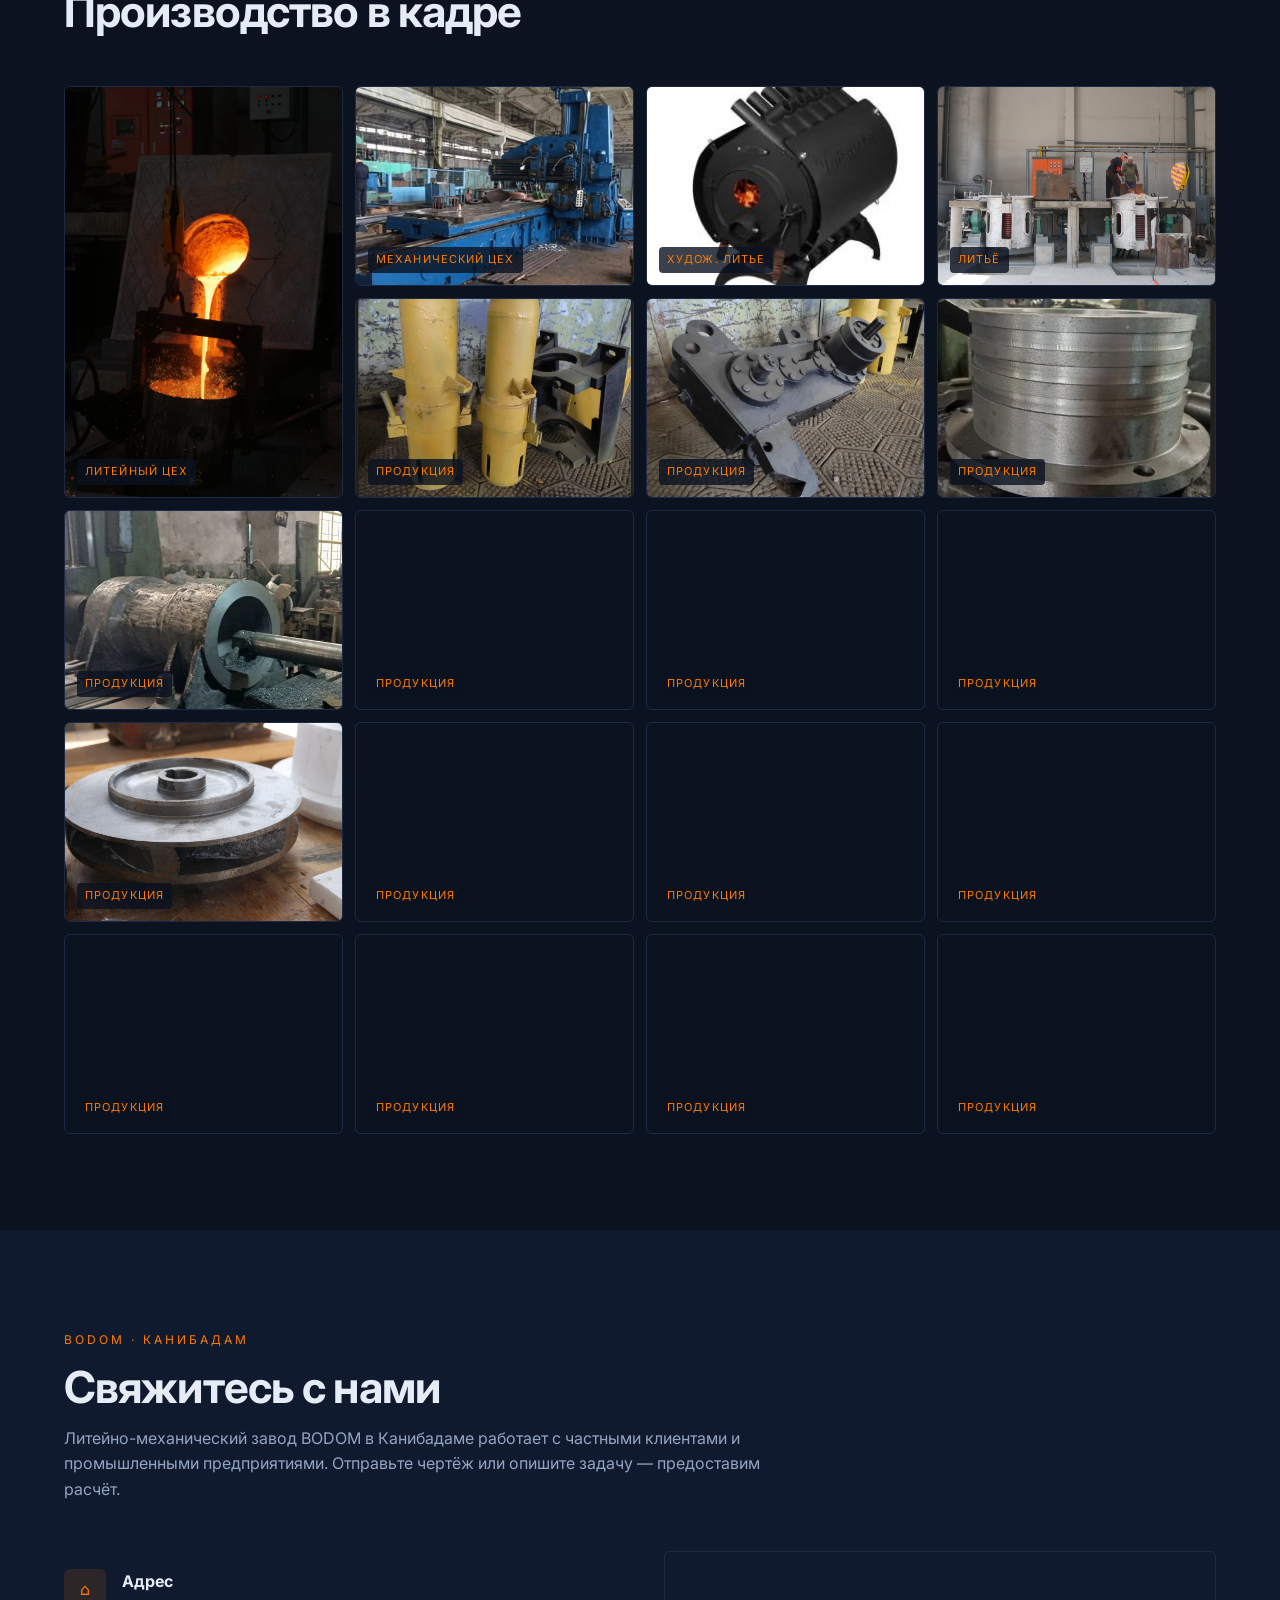
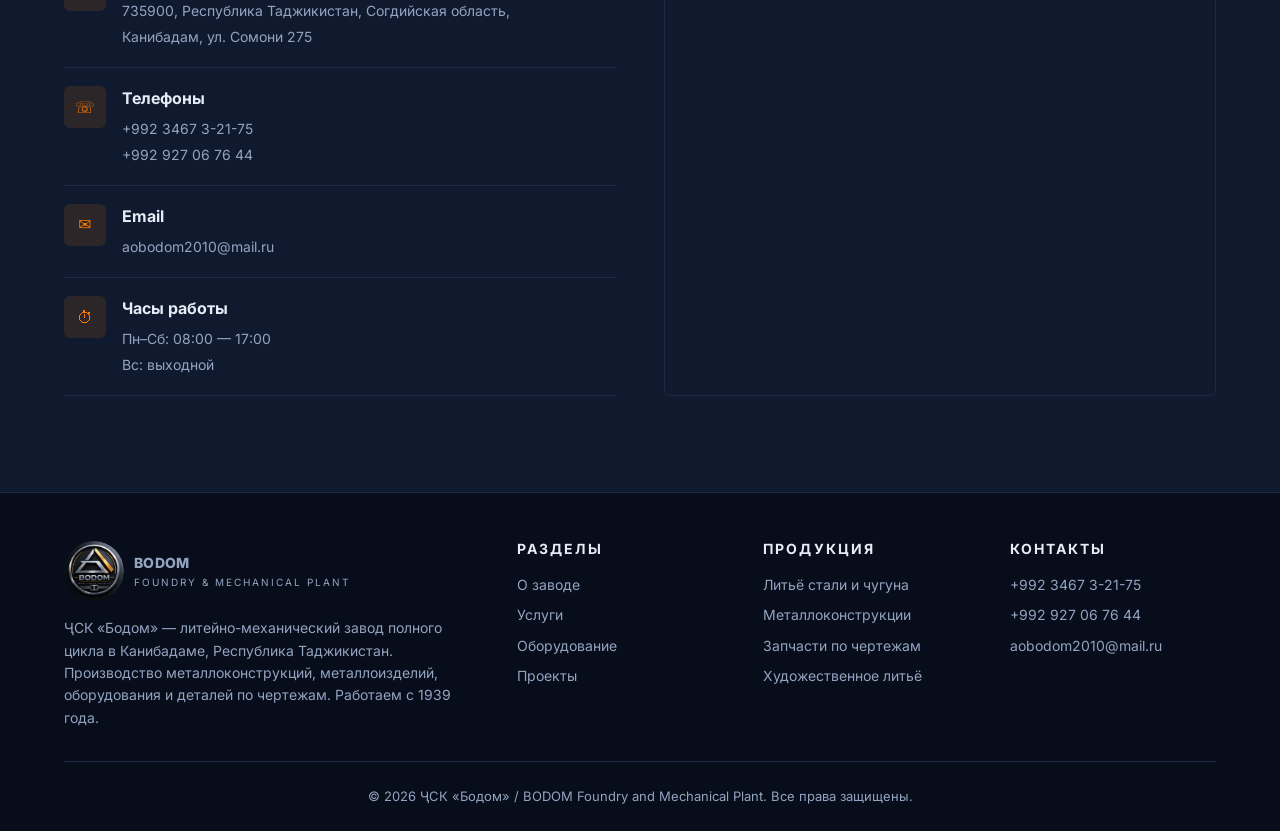
==== commit a48c1f26: "SEO: optimize BODOM for Kanibadam search queries" ====
--- a/index.html
+++ b/index.html
@@ -3,20 +3,61 @@
 <head>
   <meta charset="utf-8" />
   <meta name="viewport" content="width=device-width,initial-scale=1" />
-  <title>BODOM — Литейно-механический завод в Канибадаме, Таджикистан</title>
-  <meta name="description" content="ҶСК «Бодом» — производство металлоконструкций, литьё стали и чугуна, механообработка, изготовление запчастей по чертежам заказчика. Канибадам, Таджикистан." />
-  <meta property="og:title" content="BODOM — Литейно-механический завод" />
-  <meta property="og:description" content="Полный цикл: литьё, механообработка, металлоконструкции. Более 150 единиц оборудования, работаем с 1939 года." />
+  <title>BODOM — завод в Канибадаме | Металлоконструкции и металлообработка</title>
+  <meta name="description" content="Завод BODOM в Канибадаме, Таджикистан. Литейное производство, металлоконструкции, металлообработка, промышленное оборудование, запчасти и детали по чертежам заказчика." />
+  <meta name="robots" content="index, follow" />
+  <meta name="author" content="ҶСК «Бодом» — BODOM" />
+  <meta name="geo.region" content="TJ-SU" />
+  <meta name="geo.placename" content="Канибадам, Таджикистан" />
+  <link rel="canonical" href="https://bodom-opal.vercel.app/" />
+
+  <meta property="og:title" content="BODOM — завод в Канибадаме" />
+  <meta property="og:description" content="Литейно-механический завод BODOM в Канибадаме. Литьё, механообработка, металлоконструкции и изготовление деталей по чертежам." />
   <meta property="og:type" content="website" />
-  <meta property="og:image" content="images/hero-factory.jpg" />
+  <meta property="og:url" content="https://bodom-opal.vercel.app/" />
+  <meta property="og:image" content="https://bodom-opal.vercel.app/images/hero-factory.jpg" />
   <meta name="twitter:card" content="summary_large_image" />
+
   <link rel="preconnect" href="https://fonts.googleapis.com" />
   <link rel="preconnect" href="https://fonts.gstatic.com" crossorigin />
   <link href="https://fonts.googleapis.com/css2?family=Inter:wght@400;500;600;700;800&display=swap" rel="stylesheet" />
-  <link rel="icon" href="icon.png" type="icon.png">
+  <link rel="icon" href="icon.png" type="image/png">
   <link rel="stylesheet" href="styles.css" />
-  <meta name="robots" content="index, follow">
   <meta name="google-site-verification" content="rLIbkeW4P_LVhezVwow7QP4ydkEXnLlgRYJQQZCqeHM" />
+
+  <script type="application/ld+json">
+  {
+    "@context": "https://schema.org",
+    "@type": "ManufacturingBusiness",
+    "name": "BODOM",
+    "alternateName": [
+      "Литейно-механический завод BODOM",
+      "Завод Бодом",
+      "ҶСК «Бодом»"
+    ],
+    "description": "Литейно-механический завод BODOM в Канибадаме, Таджикистан. Производство металлоконструкций, металлоизделий, промышленного оборудования, запасных частей и деталей по чертежам.",
+    "url": "https://bodom-opal.vercel.app/",
+    "logo": "https://bodom-opal.vercel.app/images/logo.jpg",
+    "image": "https://bodom-opal.vercel.app/images/hero-factory.jpg",
+    "address": {
+      "@type": "PostalAddress",
+      "streetAddress": "улица Сомони, 275",
+      "addressLocality": "Канибадам",
+      "addressRegion": "Согдийская область",
+      "postalCode": "735900",
+      "addressCountry": "TJ"
+    },
+    "areaServed": "Таджикистан",
+    "knowsAbout": [
+      "металлоконструкции",
+      "металлообработка",
+      "литейное производство",
+      "механообработка",
+      "промышленное оборудование",
+      "изготовление деталей по чертежам"
+    ]
+  }
+  </script>
 </head>
 <body>
 
@@ -24,7 +65,7 @@
   <header class="nav">
     <div class="container nav-inner">
       <a href="#" class="brand">
-        <span class="brand-mark"><img src="images/logo.jpg" alt="BODOM"></span>
+        <span class="brand-mark"><img src="images/logo.jpg" alt="BODOM — завод в Канибадаме"></span>
         <span>
           <div class="brand-name">BODOM</div>
           <div class="brand-sub">Metalworks · Kanibadam</div>
@@ -44,7 +85,7 @@
       <span class="eyebrow">Канибадам · Республика Таджикистан</span>
       <h1>Литейно-механический<br><span class="accent">завод BODOM</span></h1>
       <p class="lead">
-        Полный производственный цикл: литьё стали и чугуна, механическая обработка,
+        <strong>Завод BODOM в Канибадаме</strong> — полный производственный цикл: литьё стали и чугуна, механическая обработка,
         металлоконструкции и изготовление запасных частей по чертежам заказчика.
         Работаем с 1939 года.
       </p>
@@ -60,14 +101,14 @@
   <section id="about" class="section">
     <div class="container about-grid about">
       <div>
-        <span class="eyebrow">О заводе</span>
+        <span class="eyebrow">О заводе BODOM в Канибадаме</span>
         <h2>Опыт литейного производства с 1939 года</h2>
         <p>Завод основан в 1939 году как ремонтно-механическое предприятие, а позднее вошёл в структуру Горьковского автозавода (ГАЗ), выпуская запчасти для сельскохозяйственной техники и автомобилей. В 1992 году преобразован в акционерное общество «Бодом».</p>
-        <p>Сегодня ҶСК «Бодом» — это литейно-механический завод полного цикла: собственная литейная база (сталь, чугун, включая литьё по газифицируемым моделям), механосборочный и сварочно-заготовительный цеха, лаборатория контроля качества.</p>
+        <p>Сегодня ҶСК «Бодом» — это литейно-механический завод полного цикла в Канибадаме: собственная литейная база (сталь, чугун, включая литьё по газифицируемым моделям), механосборочный и сварочно-заготовительный цеха, лаборатория контроля качества.</p>
         <p>Мы производим износостойкие детали для горнодобывающих, дорожно-строительных и сельскохозяйственных предприятий, а также металлоконструкции и художественное литьё.</p>
       </div>
       <div class="about-img">
-        <img src="images/bodom-gate.jpg" alt="Производственный цех BODOM" loading="lazy">
+        <img src="images/bodom-gate.jpg" alt="Завод BODOM в Канибадаме — производственный цех" loading="lazy">
       </div>
     </div>
   </section>
@@ -76,7 +117,7 @@
   <section id="services" class="section alt">
     <div class="container">
       <div class="section-header">
-        <span class="eyebrow">Услуги</span>
+        <span class="eyebrow">Услуги BODOM</span>
         <h2>Что мы производим</h2>
         <p class="muted">Более 20 направлений металлообработки и производства — от единичных деталей по чертежам до серийного выпуска.</p>
       </div>
@@ -84,21 +125,14 @@
     </div>
   </section>
 
-   <!-- EQUIPMENT -->
-  
- 
-    
+  <!-- EQUIPMENT -->
   <div id="equipment-list" class="equip-list"></div>
-  
-  
-  
-
 
   <!-- PROJECTS -->
   <section id="projects" class="section alt">
     <div class="container">
       <div class="section-header">
-        <span class="eyebrow">Проекты</span>
+        <span class="eyebrow">Проекты BODOM</span>
         <h2>Продукция и реализованные работы</h2>
       </div>
       <div id="projects-grid" class="grid grid-3"><!-- JS --></div>
@@ -109,7 +143,7 @@
   <section id="gallery" class="section">
     <div class="container">
       <div class="section-header">
-        <span class="eyebrow">Галерея</span>
+        <span class="eyebrow">Галерея завода</span>
         <h2>Производство в кадре</h2>
       </div>
       <div id="gallery-grid" class="gallery"><!-- JS --></div>
@@ -120,9 +154,9 @@
   <section id="contacts" class="section alt">
     <div class="container">
       <div class="section-header">
-        <span class="eyebrow">Контакты</span>
+        <span class="eyebrow">BODOM · Канибадам</span>
         <h2>Свяжитесь с нами</h2>
-        <p class="muted">Мы работаем с частными клиентами и промышленными предприятиями. Отправьте чертёж или опишите задачу — предоставим расчёт.</p>
+        <p class="muted">Литейно-механический завод BODOM в Канибадаме работает с частными клиентами и промышленными предприятиями. Отправьте чертёж или опишите задачу — предоставим расчёт.</p>
       </div>
       <div class="contact-grid">
         <div id="contacts-list"><!-- JS --></div>
@@ -139,13 +173,13 @@
       <div class="foot">
         <div>
           <div class="brand">
-            <span class="brand-mark"><img src="images/logo.jpg" alt="BODOM"></span>
+            <span class="brand-mark"><img src="images/logo.jpg" alt="BODOM — литейно-механический завод"></span>
             <span>
               <div class="brand-name">BODOM</div>
               <div class="brand-sub">Foundry &amp; Mechanical Plant</div>
             </span>
           </div>
-          <p style="margin-top:16px">ҶСК «Бодом» — литейно-механический завод полного цикла. Канибадам, Республика Таджикистан. Работаем с 1939 года.</p>
+          <p style="margin-top:16px">ҶСК «Бодом» — литейно-механический завод полного цикла в Канибадаме, Республика Таджикистан. Производство металлоконструкций, металлоизделий, оборудования и деталей по чертежам. Работаем с 1939 года.</p>
         </div>
         <div id="footer-cols" style="display:contents"><!-- JS --></div>
       </div>
